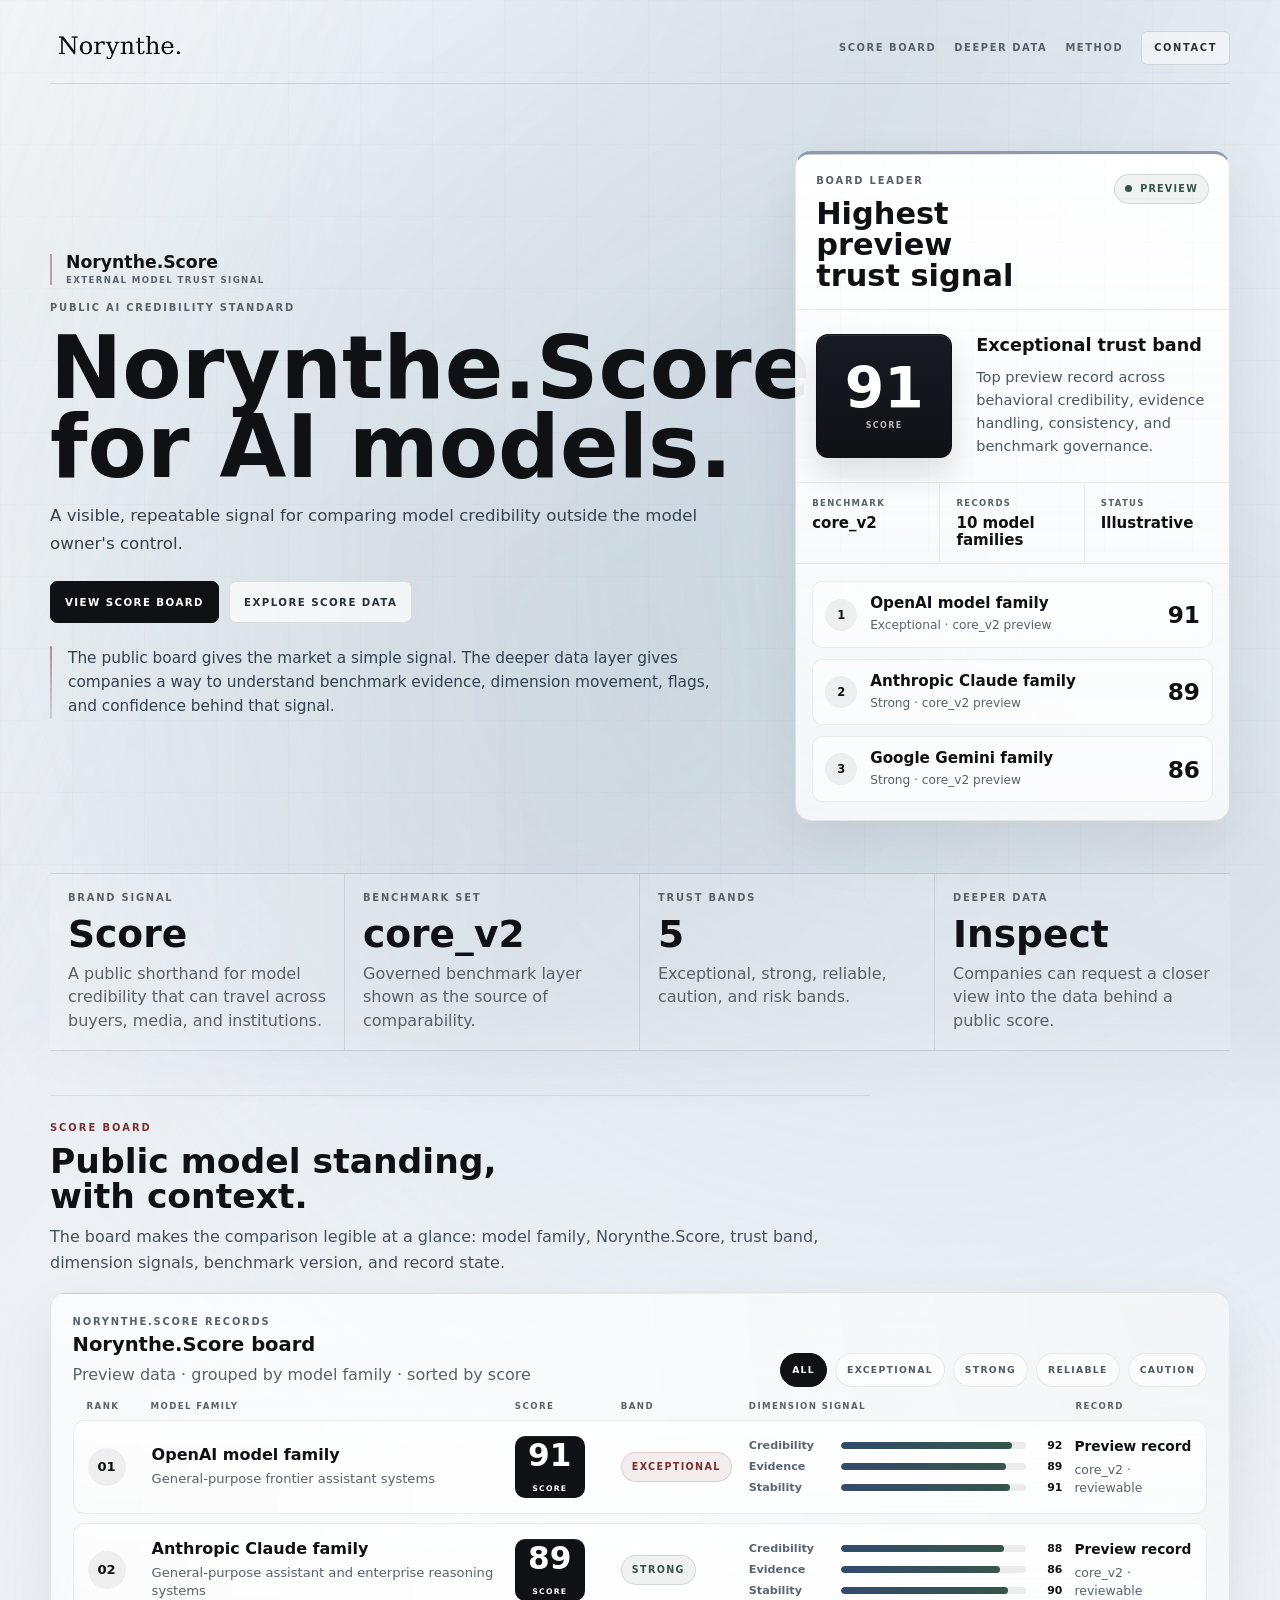
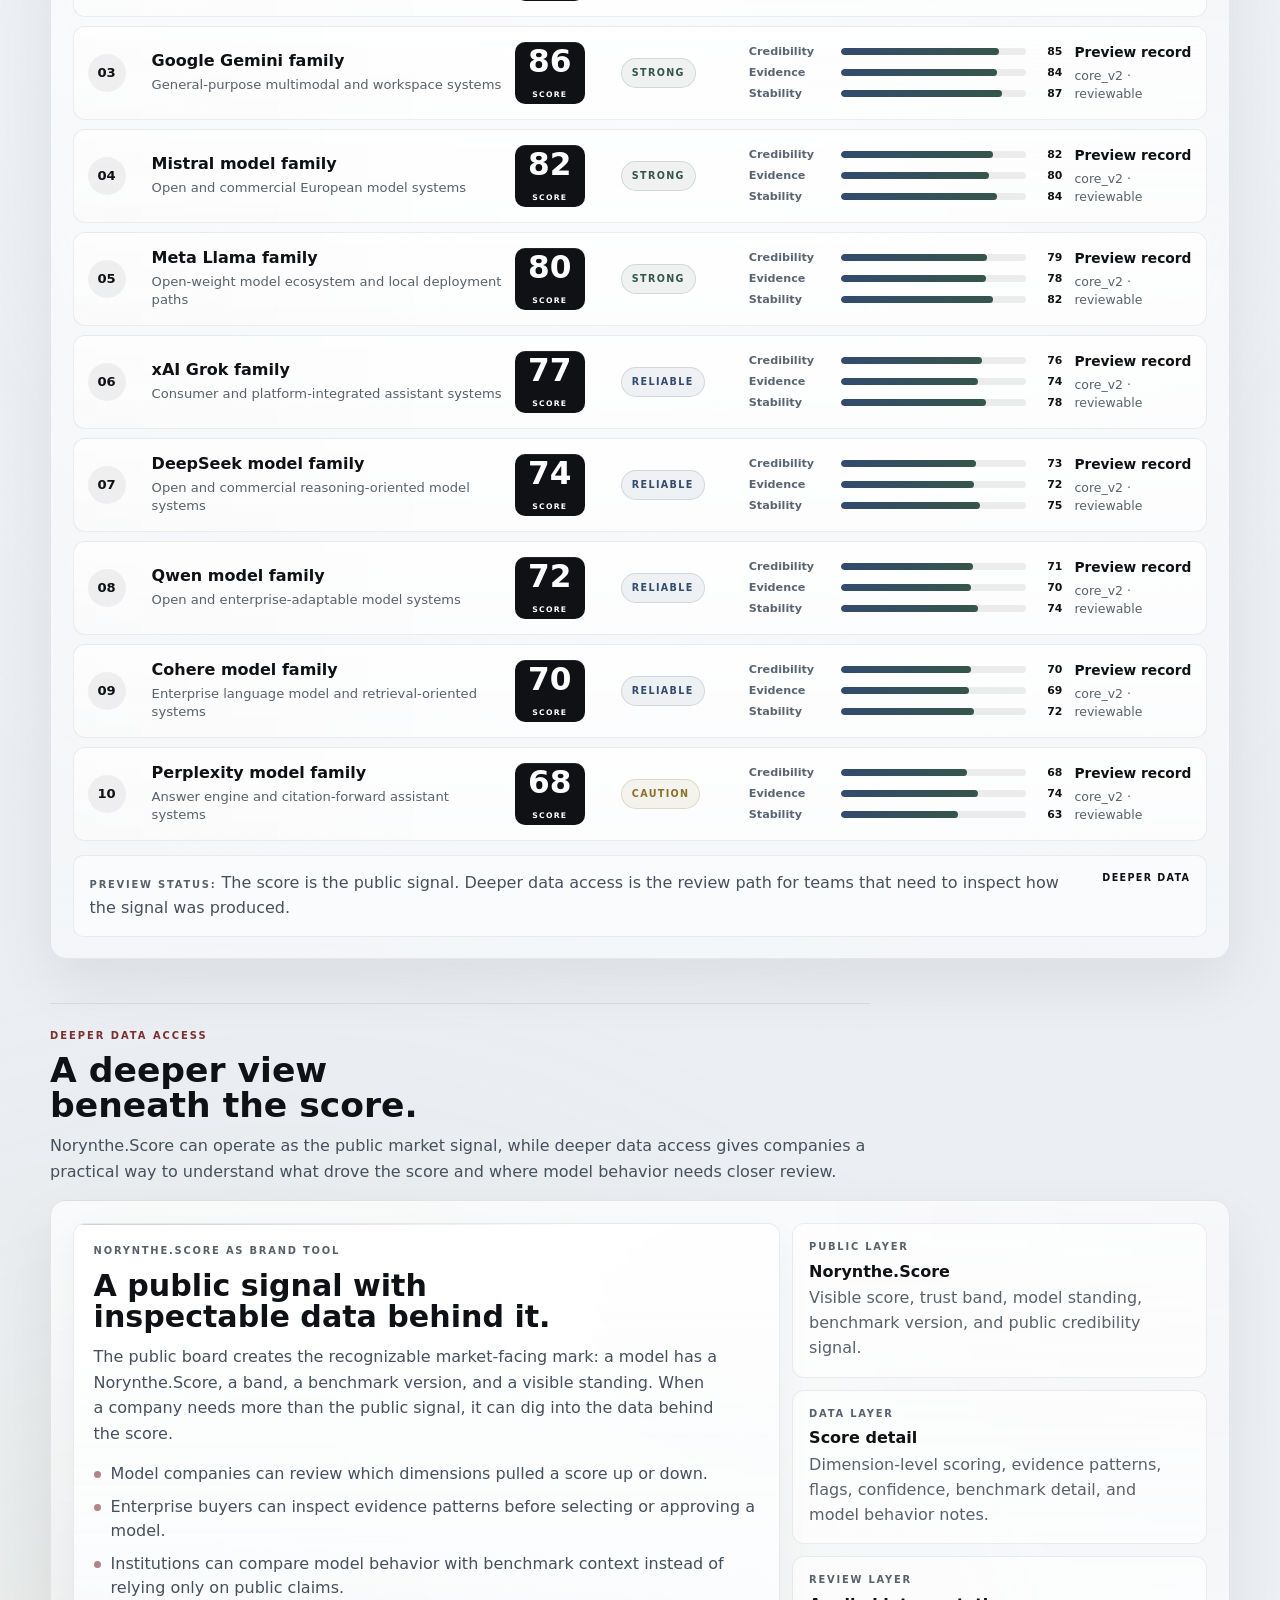
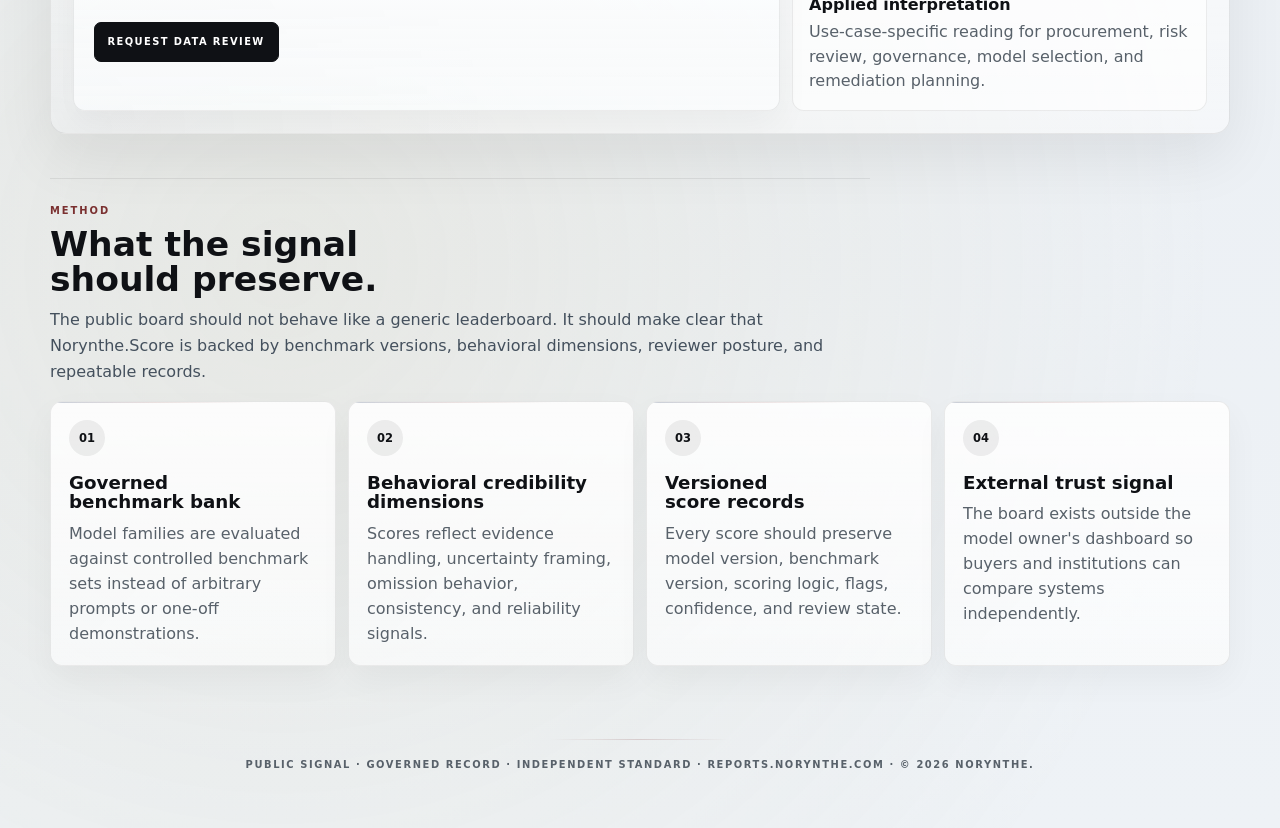
==== index.html @ 20b3129d "Update index.html" ====
<!DOCTYPE html>
<html lang="en">
<head>
  <meta charset="utf-8">
  <meta name="viewport" content="width=device-width, initial-scale=1">
  <title>Norynthe.Score | Public AI Model Trust Signal</title>
  <meta
    name="description"
    content="Norynthe.Score is a public AI model trust signal backed by independent evaluation records, trust bands, benchmark evidence, and deeper assessment data access."
  >
  <meta property="og:title" content="Norynthe.Score">
  <meta
    property="og:description"
    content="A public AI model trust signal backed by independent evaluation records, trust bands, benchmark evidence, and deeper assessment data."
  >
  <meta property="og:type" content="website">
  <meta property="og:site_name" content="Norynthe.">
  <link rel="icon" type="image/png" href="/favicon.png">
  <link rel="apple-touch-icon" href="/favicon.png">
  <style>
    :root {
      --mist: #e9edf2;
      --mist-2: #f3f6f8;
      --ink: #0f1115;
      --body: #36414e;
      --muted: #58616a;
      --muted-2: #717b86;
      --line: rgba(15, 17, 21, 0.09);
      --line-strong: rgba(15, 17, 21, 0.14);
      --paper: rgba(255, 255, 255, 0.74);
      --paper-strong: rgba(255, 255, 255, 0.92);
      --signal: #7a3030;
      --pine: #36554a;
      --slate: #334b6e;
      --gold: #8a6f2d;
      --shadow: 0 24px 60px rgba(15, 17, 21, 0.07);
      --shadow-soft: 0 14px 34px rgba(15, 17, 21, 0.045);
      --max: 1180px;
    }

    * {
      box-sizing: border-box;
    }

    html {
      min-height: 100%;
      background: var(--mist);
      scroll-behavior: smooth;
    }

    body {
      margin: 0;
      min-height: 100vh;
      color: var(--ink);
      font-family: Inter, ui-sans-serif, system-ui, -apple-system, BlinkMacSystemFont, "Segoe UI", sans-serif;
      background:
        radial-gradient(circle at 72% 14%, rgba(143, 177, 203, 0.22), transparent 30%),
        radial-gradient(circle at 22% 86%, rgba(184, 167, 106, 0.12), transparent 26%),
        radial-gradient(circle at 50% 42%, rgba(255, 255, 255, 0.38), transparent 40%),
        linear-gradient(180deg, #eff3f6 0%, var(--mist) 46%, #eef2f6 100%);
      overflow-x: hidden;
      isolation: isolate;
    }

    body::before {
      content: "";
      position: fixed;
      inset: 0;
      pointer-events: none;
      background-image:
        linear-gradient(rgba(15, 17, 21, 0.018) 1px, transparent 1px),
        linear-gradient(90deg, rgba(15, 17, 21, 0.018) 1px, transparent 1px);
      background-size: 72px 72px;
      opacity: 0.72;
      z-index: -2;
    }

    body::after {
      content: "";
      position: fixed;
      inset: -18% -14%;
      pointer-events: none;
      background:
        linear-gradient(112deg, rgba(255, 255, 255, 0.62) 0%, transparent 30%, rgba(37, 63, 99, 0.074) 54%, transparent 75%),
        linear-gradient(28deg, transparent 0%, rgba(49, 85, 77, 0.052) 40%, transparent 68%);
      filter: blur(34px);
      opacity: 0.82;
      animation: atmosphericShift 54s ease-in-out infinite alternate;
      z-index: -1;
    }

    a {
      color: inherit;
      text-decoration: none;
    }

    img {
      display: block;
      max-width: 100%;
    }

    button {
      font: inherit;
    }

    .page {
      min-height: 100vh;
      padding: 30px 0 54px;
    }

    .container {
      width: min(calc(100% - 52px), var(--max));
      margin: 0 auto;
    }

    .topline {
      display: flex;
      align-items: center;
      justify-content: space-between;
      gap: 22px;
      min-height: 54px;
      padding-bottom: 18px;
      border-bottom: 1px solid rgba(15, 17, 21, 0.1);
    }

    .brand {
      display: inline-flex;
      align-items: center;
      width: 140px;
      max-width: 28vw;
      min-width: 140px;
      line-height: 0;
    }

    .brand img {
      width: 100%;
      height: auto;
    }

    .brand-fallback {
      color: var(--ink);
      font-size: 1.55rem;
      font-weight: 700;
      line-height: 1;
    }

    .nav {
      display: flex;
      flex-wrap: wrap;
      align-items: center;
      justify-content: flex-end;
      gap: 18px;
      color: #53606c;
      font-size: 0.62rem;
      font-weight: 760;
      letter-spacing: 0.16em;
      line-height: 1.2;
      text-transform: uppercase;
    }

    .nav a {
      transition: color 180ms ease;
    }

    .nav a:hover {
      color: var(--ink);
    }

    .nav .contact {
      display: inline-flex;
      align-items: center;
      min-height: 34px;
      padding: 0 12px;
      border: 1px solid rgba(15, 17, 21, 0.13);
      border-radius: 6px;
      background: rgba(255, 255, 255, 0.48);
      color: #27313b;
      transition: border-color 180ms ease, background 180ms ease;
    }

    .nav .contact:hover {
      border-color: rgba(15, 17, 21, 0.22);
      background: rgba(255, 255, 255, 0.72);
    }

    .hero {
      display: grid;
      grid-template-columns: minmax(0, 0.98fr) minmax(390px, 0.64fr);
      gap: clamp(2.8rem, 6.2vw, 5.2rem);
      align-items: center;
      padding: clamp(2.4rem, 5.2vw, 4.25rem) 0 2.1rem;
    }

    .eyebrow,
    .section-label,
    .metric-label,
    .rank-label,
    .cell-label,
    .chip,
    .board-kicker,
    .score-card-kicker,
    .note-label {
      color: var(--muted);
      font-size: 0.62rem;
      font-weight: 760;
      letter-spacing: 0.18em;
      line-height: 1.35;
      text-transform: uppercase;
    }

    .hero-copy {
      display: grid;
      gap: 0.96rem;
      max-width: 760px;
    }

    .score-brand-mark {
      display: inline-grid;
      width: max-content;
      max-width: 100%;
      gap: 4px;
      padding: 0 0 0 14px;
      border-left: 2px solid rgba(122, 48, 48, 0.42);
    }

    .score-brand-mark span {
      color: var(--ink);
      font-size: 1.08rem;
      font-weight: 780;
      line-height: 1;
      letter-spacing: 0;
    }

    .score-brand-mark em {
      color: var(--muted);
      font-size: 0.54rem;
      font-style: normal;
      font-weight: 800;
      letter-spacing: 0.16em;
      line-height: 1.2;
      text-transform: uppercase;
    }

    h1 {
      margin: 0;
      max-width: 11.4ch;
      font-size: clamp(3.32rem, 6.75vw, 6.05rem);
      font-weight: 760;
      letter-spacing: 0;
      line-height: 0.91;
      text-wrap: balance;
    }

    .hero-copy p {
      margin: 0;
      max-width: 48rem;
      color: var(--body);
      font-size: 1.04rem;
      line-height: 1.66;
      text-wrap: pretty;
    }

    .hero-actions {
      display: flex;
      flex-wrap: wrap;
      gap: 10px;
      margin-top: 0.55rem;
    }

    .button {
      display: inline-flex;
      align-items: center;
      justify-content: center;
      min-height: 42px;
      padding: 0 14px;
      border: 1px solid rgba(15, 17, 21, 0.11);
      border-radius: 7px;
      background: rgba(255, 255, 255, 0.7);
      color: #27313b;
      font-size: 0.64rem;
      font-weight: 760;
      letter-spacing: 0.14em;
      text-transform: uppercase;
      transition: transform 180ms ease, box-shadow 180ms ease, background 180ms ease;
    }

    .button.primary {
      border-color: #0f1115;
      background: #0f1115;
      color: #fff;
    }

    .button:hover {
      transform: translateY(-1px);
      box-shadow: 0 12px 22px rgba(15, 17, 21, 0.08);
    }

    .hero-claim {
      display: grid;
      grid-template-columns: 2px 1fr;
      gap: 16px;
      align-items: start;
      max-width: 45rem;
      margin-top: 0.45rem;
    }

    .hero-claim::before {
      content: "";
      width: 2px;
      height: 100%;
      min-height: 54px;
      border-radius: 999px;
      background: linear-gradient(180deg, rgba(122, 48, 48, 0.5), rgba(51, 75, 110, 0.16));
    }

    .hero-claim p {
      color: #314151;
      font-size: 0.96rem;
      line-height: 1.58;
    }

    .score-card {
      position: relative;
      padding: 0;
      border: 1px solid rgba(15, 17, 21, 0.105);
      border-top: 3px solid rgba(51, 75, 110, 0.54);
      border-radius: 16px;
      background:
        linear-gradient(180deg, rgba(255, 255, 255, 0.98), rgba(250, 252, 253, 0.84)),
        radial-gradient(circle at top right, rgba(51, 75, 110, 0.08), transparent 34%);
      box-shadow: var(--shadow);
      overflow: hidden;
    }

    .score-card::after {
      content: "";
      position: absolute;
      inset: 0;
      pointer-events: none;
      background-image:
        linear-gradient(rgba(15, 17, 21, 0.022) 1px, transparent 1px),
        linear-gradient(90deg, rgba(15, 17, 21, 0.018) 1px, transparent 1px);
      background-size: 44px 44px;
      opacity: 0.5;
      mask-image: linear-gradient(180deg, black, rgba(0, 0, 0, 0.76) 56%, transparent 100%);
      z-index: 0;
    }

    .score-card > * {
      position: relative;
      z-index: 1;
    }

    .score-card::before,
    .summary-card::before,
    .board-shell::before,
    .method-card::before,
    .commercial-card::before {
      content: "";
      position: absolute;
      inset: 0 0 auto;
      height: 1px;
      background: linear-gradient(90deg, rgba(51, 75, 110, 0.26), rgba(122, 48, 48, 0.14), transparent 72%);
      z-index: 2;
    }

    .score-card-top {
      display: grid;
      grid-template-columns: minmax(0, 1fr) auto;
      gap: 22px;
      align-items: start;
      padding: 20px 20px 18px;
      border-bottom: 1px solid rgba(15, 17, 21, 0.075);
    }

    .score-card h2 {
      margin: 0.68rem 0 0;
      max-width: 13.5ch;
      font-size: clamp(1.42rem, 2.45vw, 1.9rem);
      font-weight: 760;
      letter-spacing: 0;
      line-height: 1.02;
      text-wrap: balance;
    }

    .record-state {
      display: inline-flex;
      align-items: center;
      justify-self: end;
      gap: 8px;
      min-height: 30px;
      padding: 0 10px;
      border: 1px solid rgba(54, 85, 74, 0.18);
      border-radius: 999px;
      background: rgba(54, 85, 74, 0.07);
      color: var(--pine);
      font-size: 0.6rem;
      font-weight: 800;
      letter-spacing: 0.13em;
      text-transform: uppercase;
      white-space: nowrap;
    }

    .record-state::before {
      content: "";
      width: 7px;
      height: 7px;
      border-radius: 999px;
      background: var(--pine);
    }

    .score-card-main {
      display: grid;
      grid-template-columns: 136px minmax(0, 1fr);
      gap: 24px;
      align-items: center;
      padding: 24px 20px;
      border-bottom: 1px solid rgba(15, 17, 21, 0.075);
    }

    .score-ring {
      display: grid;
      place-items: center;
      width: 136px;
      min-height: 124px;
      border: 1px solid rgba(15, 17, 21, 0.92);
      border-radius: 12px;
      background:
        linear-gradient(180deg, #171b22, #0f1115),
        radial-gradient(circle at top right, rgba(255, 255, 255, 0.08), transparent 40%);
      box-shadow:
        inset 0 1px 0 rgba(255, 255, 255, 0.1),
        0 16px 30px rgba(15, 17, 21, 0.12);
    }

    .score-ring-inner {
      display: grid;
      place-items: center;
      width: 100%;
      min-height: 100%;
      padding: 16px 12px;
      border-radius: inherit;
      background: transparent;
    }

    .score-ring-inner > div {
      text-align: center;
    }

    .score-ring strong {
      display: block;
      color: #fff;
      font-size: 3.55rem;
      font-weight: 780;
      line-height: 0.9;
    }

    .score-ring span {
      display: block;
      margin-top: 7px;
      color: rgba(255, 255, 255, 0.7);
      font-size: 0.5rem;
      font-weight: 820;
      letter-spacing: 0.17em;
      text-transform: uppercase;
    }

    .score-card-main h3 {
      margin: 0 0 10px;
      color: var(--ink);
      font-size: 1.1rem;
      font-weight: 760;
      line-height: 1.08;
    }

    .score-card-main p {
      margin: 0;
      color: #4a5662;
      font-size: 0.91rem;
      line-height: 1.58;
    }

    .score-card-meta {
      display: grid;
      grid-template-columns: repeat(3, minmax(0, 1fr));
      gap: 0;
      border-bottom: 1px solid rgba(15, 17, 21, 0.075);
    }

    .score-card-meta div {
      min-height: 78px;
      padding: 15px 16px;
      border-right: 1px solid rgba(15, 17, 21, 0.065);
    }

    .score-card-meta div:last-child {
      border-right: 0;
    }

    .score-card-meta span {
      display: block;
      color: var(--muted);
      font-size: 0.53rem;
      font-weight: 790;
      letter-spacing: 0.16em;
      text-transform: uppercase;
    }

    .score-card-meta strong {
      display: block;
      margin-top: 7px;
      color: var(--ink);
      font-size: 0.94rem;
      line-height: 1.1;
    }

    .top-three {
      display: grid;
      gap: 11px;
      padding: 17px 16px 18px;
    }

    .top-rank {
      display: grid;
      grid-template-columns: auto 1fr auto;
      gap: 13px;
      align-items: center;
      padding: 13px 12px;
      border: 1px solid rgba(15, 17, 21, 0.07);
      border-radius: 10px;
      background: rgba(255, 255, 255, 0.58);
    }

    .rank-dot {
      display: grid;
      place-items: center;
      width: 32px;
      height: 32px;
      border-radius: 999px;
      background: rgba(15, 17, 21, 0.06);
      color: var(--ink);
      font-size: 0.72rem;
      font-weight: 820;
    }

    .top-rank strong {
      display: block;
      font-size: 0.95rem;
      line-height: 1.18;
    }

    .top-rank span {
      display: block;
      margin-top: 4px;
      color: var(--muted);
      font-size: 0.76rem;
      line-height: 1.35;
    }

    .top-score {
      color: var(--ink);
      font-size: 1.45rem;
      font-weight: 780;
      line-height: 1;
    }

    .summary-grid {
      display: grid;
      grid-template-columns: repeat(4, minmax(0, 1fr));
      gap: 0;
      margin-top: 1.15rem;
      border-top: 1px solid rgba(15, 17, 21, 0.1);
      border-bottom: 1px solid rgba(15, 17, 21, 0.1);
    }

    .summary-card {
      position: relative;
      min-height: 106px;
      padding: 17px 18px;
      border-right: 1px solid rgba(15, 17, 21, 0.1);
      background: rgba(255, 255, 255, 0.16);
      overflow: hidden;
    }

    .summary-card:last-child {
      border-right: 0;
    }

    .summary-card::before {
      display: none;
    }

    .summary-value {
      display: block;
      margin-top: 0.75rem;
      color: var(--ink);
      font-size: clamp(1.65rem, 3.25vw, 2.35rem);
      font-weight: 780;
      line-height: 0.92;
    }

    .summary-card p {
      margin: 0.65rem 0 0;
      color: var(--muted);
      line-height: 1.48;
    }

    .section {
      padding-top: 2.75rem;
    }

    .section-head {
      display: grid;
      gap: 0.64rem;
      align-items: start;
      margin-bottom: 1rem;
      padding-top: 1.55rem;
      border-top: 1px solid rgba(15, 17, 21, 0.075);
      max-width: 820px;
    }

    .section-label {
      padding-top: 0;
      color: var(--signal);
      font-weight: 800;
      letter-spacing: 0.2em;
      text-align: left;
    }

    .section-copy {
      display: grid;
      gap: 0.6rem;
      max-width: 100%;
      text-align: left;
    }

    .section-copy h2 {
      margin: 0;
      max-width: 26ch;
      font-size: clamp(1.58rem, 2.7vw, 2.38rem);
      font-weight: 760;
      letter-spacing: 0;
      line-height: 1.02;
      text-wrap: balance;
    }

    .section-copy p {
      margin: 0;
      color: #44505d;
      max-width: 62rem;
      line-height: 1.62;
      text-wrap: pretty;
    }

    .board-shell {
      position: relative;
      padding: clamp(1rem, 2.2vw, 1.35rem);
      border: 1px solid rgba(15, 17, 21, 0.08);
      border-radius: 16px;
      background:
        linear-gradient(180deg, rgba(255, 255, 255, 0.68), rgba(255, 255, 255, 0.44)),
        radial-gradient(circle at top right, rgba(51, 75, 110, 0.08), transparent 36%);
      box-shadow: var(--shadow);
      overflow: hidden;
    }

    .board-toolbar {
      display: grid;
      grid-template-columns: minmax(0, 1fr) auto;
      gap: 14px;
      align-items: end;
      margin-bottom: 14px;
    }

    .board-title {
      display: grid;
      gap: 0.45rem;
    }

    .board-title h3 {
      margin: 0;
      font-size: 1.22rem;
      font-weight: 760;
      line-height: 1.05;
    }

    .board-title p {
      margin: 0;
      color: var(--muted);
      line-height: 1.5;
    }

    .filters {
      display: flex;
      flex-wrap: wrap;
      justify-content: flex-end;
      gap: 8px;
    }

    .filter-button {
      min-height: 34px;
      padding: 0 11px;
      border: 1px solid rgba(15, 17, 21, 0.08);
      border-radius: 999px;
      background: rgba(255, 255, 255, 0.62);
      color: #4d5964;
      font-size: 0.58rem;
      font-weight: 800;
      letter-spacing: 0.14em;
      text-transform: uppercase;
      cursor: pointer;
      transition: border-color 160ms ease, background 160ms ease, color 160ms ease;
    }

    .filter-button.is-active {
      border-color: #0f1115;
      background: #0f1115;
      color: #fff;
    }

    .board-head,
    .score-row {
      display: grid;
      grid-template-columns: 52px minmax(190px, 1.12fr) 94px 116px minmax(210px, 1fr) 118px;
      gap: 12px;
      align-items: center;
    }

    .board-head {
      padding: 0 14px 9px;
      color: var(--muted);
      font-size: 0.54rem;
      font-weight: 800;
      letter-spacing: 0.16em;
      text-transform: uppercase;
    }

    .score-table {
      display: grid;
      gap: 9px;
    }

    .score-row {
      min-height: 94px;
      padding: 14px;
      border: 1px solid rgba(15, 17, 21, 0.075);
      border-radius: 12px;
      background:
        linear-gradient(180deg, rgba(255, 255, 255, 0.86), rgba(255, 255, 255, 0.66)),
        linear-gradient(90deg, rgba(122, 48, 48, 0.035), transparent 36%);
      transition: border-color 180ms ease, box-shadow 180ms ease, transform 180ms ease;
    }

    .score-row:hover {
      transform: translateY(-1px);
      border-color: rgba(51, 75, 110, 0.15);
      box-shadow: 0 12px 26px rgba(15, 17, 21, 0.045);
    }

    .rank {
      display: grid;
      place-items: center;
      width: 38px;
      height: 38px;
      border-radius: 999px;
      background: rgba(15, 17, 21, 0.055);
      color: var(--ink);
      font-size: 0.82rem;
      font-weight: 820;
    }

    .model-name strong {
      display: block;
      color: var(--ink);
      font-size: 1rem;
      line-height: 1.16;
    }

    .model-name span {
      display: block;
      margin-top: 5px;
      color: var(--muted);
      font-size: 0.82rem;
      line-height: 1.38;
    }

    .score-badge {
      display: inline-grid;
      place-items: center;
      width: 70px;
      min-height: 62px;
      border-radius: 10px;
      background: #0f1115;
      color: #fff;
      box-shadow: inset 0 1px 0 rgba(255, 255, 255, 0.08);
    }

    .score-badge strong {
      display: block;
      font-size: 1.95rem;
      font-weight: 780;
      line-height: 0.9;
    }

    .score-badge span {
      margin-top: 5px;
      font-size: 0.48rem;
      font-weight: 800;
      letter-spacing: 0.16em;
      text-transform: uppercase;
    }

    .band {
      display: inline-flex;
      align-items: center;
      width: max-content;
      min-height: 30px;
      padding: 0 10px;
      border: 1px solid rgba(54, 85, 74, 0.16);
      border-radius: 999px;
      background: rgba(54, 85, 74, 0.07);
      color: var(--pine);
      font-size: 0.6rem;
      font-weight: 800;
      letter-spacing: 0.14em;
      text-transform: uppercase;
      white-space: nowrap;
    }

    .band.exceptional {
      border-color: rgba(122, 48, 48, 0.18);
      background: rgba(122, 48, 48, 0.08);
      color: var(--signal);
    }

    .band.reliable {
      border-color: rgba(51, 75, 110, 0.16);
      background: rgba(51, 75, 110, 0.07);
      color: var(--slate);
    }

    .band.caution {
      border-color: rgba(138, 111, 45, 0.2);
      background: rgba(138, 111, 45, 0.08);
      color: var(--gold);
    }

    .dimension-bars {
      display: grid;
      gap: 8px;
    }

    .bar-row {
      display: grid;
      grid-template-columns: 84px 1fr 28px;
      gap: 8px;
      align-items: center;
    }

    .bar-row span {
      color: #596571;
      font-size: 0.7rem;
      font-weight: 720;
      line-height: 1;
    }

    .bar-row em {
      color: var(--ink);
      font-size: 0.68rem;
      font-style: normal;
      font-weight: 760;
      text-align: right;
    }

    .bar {
      height: 7px;
      border-radius: 999px;
      background: rgba(15, 17, 21, 0.075);
      overflow: hidden;
    }

    .bar i {
      display: block;
      height: 100%;
      border-radius: inherit;
      background: linear-gradient(90deg, var(--slate), var(--pine));
    }

    .record-status {
      color: var(--muted);
      font-size: 0.78rem;
      line-height: 1.42;
    }

    .record-status strong {
      display: block;
      margin-bottom: 4px;
      color: var(--ink);
      font-size: 0.86rem;
    }

    .board-footnote {
      display: flex;
      justify-content: space-between;
      gap: 18px;
      margin-top: 14px;
      padding: 15px 16px;
      border: 1px solid rgba(15, 17, 21, 0.07);
      border-radius: 10px;
      background: rgba(255, 255, 255, 0.54);
      color: #44505d;
      line-height: 1.55;
    }

    .board-footnote p {
      margin: 0;
      max-width: 62rem;
    }

    .record-link {
      color: var(--ink);
      font-size: 0.6rem;
      font-weight: 800;
      letter-spacing: 0.14em;
      text-transform: uppercase;
      white-space: nowrap;
    }

    .commercial-shell {
      position: relative;
      display: grid;
      grid-template-columns: minmax(0, 0.92fr) minmax(320px, 0.54fr);
      gap: 12px;
      padding: clamp(1rem, 2.2vw, 1.35rem);
      border: 1px solid rgba(15, 17, 21, 0.08);
      border-radius: 16px;
      background:
        linear-gradient(180deg, rgba(255, 255, 255, 0.7), rgba(255, 255, 255, 0.46)),
        radial-gradient(circle at top right, rgba(122, 48, 48, 0.055), transparent 34%),
        radial-gradient(circle at bottom left, rgba(51, 75, 110, 0.07), transparent 34%);
      box-shadow: var(--shadow);
      overflow: hidden;
    }

    .commercial-card {
      position: relative;
      min-height: 246px;
      padding: 20px;
      border: 1px solid rgba(15, 17, 21, 0.08);
      border-radius: 12px;
      background:
        linear-gradient(180deg, rgba(255, 255, 255, 0.92), rgba(255, 255, 255, 0.68)),
        linear-gradient(135deg, rgba(51, 75, 110, 0.024), rgba(54, 85, 74, 0.02));
      box-shadow: var(--shadow-soft);
      overflow: hidden;
    }

    .commercial-card h3 {
      margin: 0.78rem 0 0.72rem;
      max-width: 24ch;
      color: var(--ink);
      font-size: clamp(1.42rem, 2.35vw, 2rem);
      font-weight: 760;
      line-height: 1.04;
      text-wrap: balance;
    }

    .commercial-card p {
      margin: 0;
      color: #44505d;
      line-height: 1.6;
      text-wrap: pretty;
    }

    .commercial-card.feature {
      min-height: 100%;
      background:
        linear-gradient(180deg, rgba(255, 255, 255, 0.96), rgba(250, 252, 253, 0.76)),
        radial-gradient(circle at top right, rgba(122, 48, 48, 0.075), transparent 36%);
    }

    .commercial-list {
      display: grid;
      gap: 9px;
      margin: 1rem 0 0;
      padding: 0;
      list-style: none;
    }

    .commercial-list li {
      display: grid;
      grid-template-columns: auto 1fr;
      gap: 10px;
      color: #44505d;
      line-height: 1.5;
    }

    .commercial-list li::before {
      content: "";
      width: 7px;
      height: 7px;
      margin-top: 0.55rem;
      border-radius: 999px;
      background: rgba(122, 48, 48, 0.58);
    }

    .commercial-side {
      display: grid;
      gap: 12px;
    }

    .commercial-step {
      padding: 16px;
      border: 1px solid rgba(15, 17, 21, 0.075);
      border-radius: 12px;
      background: rgba(255, 255, 255, 0.64);
    }

    .commercial-step strong {
      display: block;
      margin: 0.58rem 0 0.38rem;
      color: var(--ink);
      font-size: 1rem;
      line-height: 1.1;
    }

    .commercial-step p {
      margin: 0;
      color: var(--muted);
      line-height: 1.55;
    }

    .commercial-cta {
      display: inline-flex;
      align-items: center;
      justify-content: center;
      width: max-content;
      min-height: 40px;
      margin-top: 1.35rem;
      padding: 0 13px;
      border: 1px solid #0f1115;
      border-radius: 7px;
      background: #0f1115;
      color: #fff;
      font-size: 0.62rem;
      font-weight: 760;
      letter-spacing: 0.14em;
      text-transform: uppercase;
    }

    .method-grid {
      display: grid;
      grid-template-columns: repeat(4, minmax(0, 1fr));
      gap: 12px;
    }

    .method-card {
      position: relative;
      min-height: 196px;
      padding: 18px;
      border: 1px solid rgba(15, 17, 21, 0.08);
      border-radius: 12px;
      background:
        linear-gradient(180deg, rgba(255, 255, 255, 0.9), rgba(255, 255, 255, 0.68)),
        linear-gradient(135deg, rgba(51, 75, 110, 0.024), rgba(54, 85, 74, 0.02));
      box-shadow: var(--shadow-soft);
      overflow: hidden;
    }

    .method-index {
      display: grid;
      place-items: center;
      width: 36px;
      height: 36px;
      border-radius: 999px;
      background: rgba(15, 17, 21, 0.065);
      color: var(--ink);
      font-size: 0.72rem;
      font-weight: 820;
    }

    .method-card h3 {
      margin: 1.05rem 0 0.62rem;
      color: var(--ink);
      font-size: 1.14rem;
      font-weight: 760;
      line-height: 1.08;
      text-wrap: balance;
    }

    .method-card p {
      margin: 0;
      color: var(--muted);
      line-height: 1.56;
    }

    .footer {
      margin-top: 4.6rem;
      text-align: center;
      color: var(--muted);
      font-size: 0.62rem;
      font-weight: 650;
      letter-spacing: 0.16em;
      line-height: 1.8;
      text-transform: uppercase;
    }

    .footer::before {
      content: "";
      display: block;
      width: min(22vw, 180px);
      height: 1px;
      margin: 0 auto 1rem;
      background: linear-gradient(90deg, transparent, rgba(122, 48, 48, 0.18), transparent);
    }

    @keyframes atmosphericShift {
      from {
        transform: translate3d(4%, -2%, 0) scale(1.03);
      }

      to {
        transform: translate3d(-5%, 3%, 0) scale(1.11);
      }
    }

    @media (max-width: 1120px) {
      .hero,
      .method-grid {
        grid-template-columns: 1fr;
      }

      .score-card {
        max-width: 720px;
      }

      .summary-grid {
        grid-template-columns: repeat(2, minmax(0, 1fr));
      }

      .summary-card:nth-child(2n) {
        border-right: 0;
      }

      .summary-card:nth-child(n + 3) {
        border-top: 1px solid rgba(15, 17, 21, 0.1);
      }

      .section-head,
      .board-toolbar,
      .commercial-shell {
        grid-template-columns: 1fr;
      }

      .filters {
        justify-content: flex-start;
      }

      .board-head {
        display: none;
      }

      .score-row {
        grid-template-columns: 48px minmax(210px, 1fr) 100px 132px;
      }

      .dimension-cell,
      .status-cell {
        grid-column: 2 / -1;
      }
    }

    @media (max-width: 720px) {
      .page {
        padding-top: 22px;
      }

      .container {
        width: min(calc(100% - 30px), var(--max));
      }

      .topline {
        align-items: flex-start;
        gap: 14px;
      }

      .nav {
        justify-content: flex-end;
        gap: 10px 14px;
      }

      .hero {
        gap: 2rem;
        padding-top: 2.25rem;
      }

      h1 {
        font-size: clamp(2.85rem, 14vw, 4.45rem);
      }

      .hero-copy p {
        font-size: 0.98rem;
      }

      .hero-actions {
        display: grid;
        grid-template-columns: 1fr;
      }

      .score-card-main,
      .score-card-meta,
      .summary-grid,
      .score-row {
        grid-template-columns: 1fr;
      }

      .summary-card {
        border-right: 0;
      }

      .summary-card:nth-child(n + 2) {
        border-top: 1px solid rgba(15, 17, 21, 0.1);
      }

      .score-card-top {
        grid-template-columns: 1fr;
        gap: 12px;
      }

      .record-state {
        justify-self: start;
      }

      .score-ring {
        width: 124px;
      }

      .score-card-meta div {
        border-right: 0;
        border-bottom: 1px solid rgba(15, 17, 21, 0.065);
      }

      .score-card-meta div:last-child {
        border-bottom: 0;
      }

      .score-row {
        min-height: auto;
      }

      .dimension-cell,
      .status-cell {
        grid-column: auto;
      }

      .score-badge {
        width: 100%;
        min-height: 58px;
        justify-content: start;
        padding-left: 14px;
      }

      .bar-row {
        grid-template-columns: 88px 1fr 28px;
      }

      .board-footnote {
        display: grid;
      }
    }

    @media (prefers-reduced-motion: reduce) {
      body::after {
        animation: none;
      }

      *,
      *::before,
      *::after {
        scroll-behavior: auto !important;
      }
    }
  </style>
</head>
<body>
  <main class="page">
    <div class="container">
      <header class="topline" aria-label="Norynthe.Score Board header">
        <a class="brand" href="/" aria-label="Norynthe.Score Board home">
          <img
            src="/Norynthe_master.png"
            alt="Norynthe."
            loading="eager"
            decoding="async"
            onerror="this.replaceWith(Object.assign(document.createElement('span'), { className: 'brand-fallback', textContent: 'Norynthe.' }));"
          >
        </a>
        <nav class="nav" aria-label="Score board navigation">
          <a href="#score-board">Score Board</a>
          <a href="#deeper-data">Deeper Data</a>
          <a href="#method">Method</a>
          <a class="contact" href="mailto:hello@norynthe.com">Contact</a>
        </nav>
      </header>

      <section class="hero" aria-labelledby="score-board-title">
        <div class="hero-copy">
          <div class="score-brand-mark">
            <span>Norynthe.Score</span>
            <em>External model trust signal</em>
          </div>
          <div class="eyebrow">Public AI credibility standard</div>
          <h1 id="score-board-title">Norynthe.Score for AI models.</h1>
          <p>
            A visible, repeatable signal for comparing model credibility outside the model owner's control.
          </p>
          <div class="hero-actions">
            <a class="button primary" href="#score-board">View score board</a>
            <a class="button" href="#deeper-data">Explore score data</a>
          </div>
          <div class="hero-claim">
            <p>
              The public board gives the market a simple signal. The deeper data layer gives companies a way to understand
              benchmark evidence, dimension movement, flags, and confidence behind that signal.
            </p>
          </div>
        </div>

        <aside class="score-card" aria-label="Current Norynthe.Score leader preview">
          <div class="score-card-top">
            <div>
              <div class="score-card-kicker">Board leader</div>
              <h2>Highest preview trust signal</h2>
            </div>
            <span class="record-state">Preview</span>
          </div>
          <div class="score-card-main">
            <div class="score-ring" aria-label="Top score 91">
              <div class="score-ring-inner">
                <div>
                  <strong>91</strong>
                  <span>Score</span>
                </div>
              </div>
            </div>
            <div>
              <h3>Exceptional trust band</h3>
              <p>Top preview record across behavioral credibility, evidence handling, consistency, and benchmark governance.</p>
            </div>
          </div>
          <div class="score-card-meta" aria-label="Leader record metadata">
            <div>
              <span>Benchmark</span>
              <strong>core_v2</strong>
            </div>
            <div>
              <span>Records</span>
              <strong>10 model families</strong>
            </div>
            <div>
              <span>Status</span>
              <strong>Illustrative</strong>
            </div>
          </div>
          <div class="top-three">
            <div class="top-rank">
              <div class="rank-dot">1</div>
              <div>
                <strong>OpenAI model family</strong>
                <span>Exceptional · core_v2 preview</span>
              </div>
              <div class="top-score">91</div>
            </div>
            <div class="top-rank">
              <div class="rank-dot">2</div>
              <div>
                <strong>Anthropic Claude family</strong>
                <span>Strong · core_v2 preview</span>
              </div>
              <div class="top-score">89</div>
            </div>
            <div class="top-rank">
              <div class="rank-dot">3</div>
              <div>
                <strong>Google Gemini family</strong>
                <span>Strong · core_v2 preview</span>
              </div>
              <div class="top-score">86</div>
            </div>
          </div>
        </aside>
      </section>

      <section class="summary-grid" aria-label="Score board summary metrics">
        <article class="summary-card">
          <div class="metric-label">Brand signal</div>
          <span class="summary-value">Score</span>
          <p>A public shorthand for model credibility that can travel across buyers, media, and institutions.</p>
        </article>
        <article class="summary-card">
          <div class="metric-label">Benchmark set</div>
          <span class="summary-value">core_v2</span>
          <p>Governed benchmark layer shown as the source of comparability.</p>
        </article>
        <article class="summary-card">
          <div class="metric-label">Trust bands</div>
          <span class="summary-value">5</span>
          <p>Exceptional, strong, reliable, caution, and risk bands.</p>
        </article>
        <article class="summary-card">
          <div class="metric-label">Deeper data</div>
          <span class="summary-value">Inspect</span>
          <p>Companies can request a closer view into the data behind a public score.</p>
        </article>
      </section>

      <section class="section" id="score-board" aria-labelledby="board-heading">
        <div class="section-head">
          <div class="section-label">Score Board</div>
          <div class="section-copy">
            <h2 id="board-heading">Public model standing, with context.</h2>
            <p>
              The board makes the comparison legible at a glance: model family, Norynthe.Score, trust band,
              dimension signals, benchmark version, and record state.
            </p>
          </div>
        </div>

        <div class="board-shell">
          <div class="board-toolbar">
            <div class="board-title">
              <div class="board-kicker">Norynthe.Score records</div>
              <h3>Norynthe.Score board</h3>
              <p>Preview data · grouped by model family · sorted by score</p>
            </div>
            <div class="filters" aria-label="Score board filters">
              <button class="filter-button is-active" type="button" data-filter="all">All</button>
              <button class="filter-button" type="button" data-filter="exceptional">Exceptional</button>
              <button class="filter-button" type="button" data-filter="strong">Strong</button>
              <button class="filter-button" type="button" data-filter="reliable">Reliable</button>
              <button class="filter-button" type="button" data-filter="caution">Caution</button>
            </div>
          </div>

          <div class="board-head" aria-hidden="true">
            <div>Rank</div>
            <div>Model family</div>
            <div>Score</div>
            <div>Band</div>
            <div>Dimension signal</div>
            <div>Record</div>
          </div>

          <div class="score-table" aria-label="Norynthe.Score preview table" id="score-table"></div>

          <div class="board-footnote">
            <p>
              <span class="note-label">Preview status:</span>
              The score is the public signal. Deeper data access is the review path for teams that need to inspect how the signal was produced.
            </p>
            <a class="record-link" href="#deeper-data">Deeper data</a>
          </div>
        </div>
      </section>

      <section class="section" id="deeper-data" aria-labelledby="records-heading">
        <div class="section-head">
          <div class="section-label">Deeper Data Access</div>
          <div class="section-copy">
            <h2 id="records-heading">A deeper view beneath the score.</h2>
            <p>
              Norynthe.Score can operate as the public market signal, while deeper data access gives companies a practical way
              to understand what drove the score and where model behavior needs closer review.
            </p>
          </div>
        </div>

        <div class="commercial-shell">
          <article class="commercial-card feature">
            <div class="board-kicker">Norynthe.Score as brand tool</div>
            <h3>A public signal with inspectable data behind it.</h3>
            <p>
              The public board creates the recognizable market-facing mark: a model has a Norynthe.Score, a band, a benchmark version,
              and a visible standing. When a company needs more than the public signal, it can dig into the data behind the score.
            </p>
            <ul class="commercial-list">
              <li>Model companies can review which dimensions pulled a score up or down.</li>
              <li>Enterprise buyers can inspect evidence patterns before selecting or approving a model.</li>
              <li>Institutions can compare model behavior with benchmark context instead of relying only on public claims.</li>
            </ul>
            <a class="commercial-cta" href="mailto:hello@norynthe.com?subject=Norynthe.Score%20data%20review">Request data review</a>
          </article>

          <div class="commercial-side">
            <article class="commercial-step">
              <div class="board-kicker">Public layer</div>
              <strong>Norynthe.Score</strong>
              <p>Visible score, trust band, model standing, benchmark version, and public credibility signal.</p>
            </article>
            <article class="commercial-step">
              <div class="board-kicker">Data layer</div>
              <strong>Score detail</strong>
              <p>Dimension-level scoring, evidence patterns, flags, confidence, benchmark detail, and model behavior notes.</p>
            </article>
            <article class="commercial-step">
              <div class="board-kicker">Review layer</div>
              <strong>Applied interpretation</strong>
              <p>Use-case-specific reading for procurement, risk review, governance, model selection, and remediation planning.</p>
            </article>
          </div>
        </div>
      </section>

      <section class="section" id="method" aria-labelledby="method-heading">
        <div class="section-head">
          <div class="section-label">Method</div>
          <div class="section-copy">
            <h2 id="method-heading">What the signal should preserve.</h2>
            <p>
              The public board should not behave like a generic leaderboard. It should make clear that Norynthe.Score is backed by benchmark versions,
              behavioral dimensions, reviewer posture, and repeatable records.
            </p>
          </div>
        </div>
        <div class="method-grid">
          <article class="method-card">
            <div class="method-index">01</div>
            <h3>Governed benchmark bank</h3>
            <p>Model families are evaluated against controlled benchmark sets instead of arbitrary prompts or one-off demonstrations.</p>
          </article>
          <article class="method-card">
            <div class="method-index">02</div>
            <h3>Behavioral credibility dimensions</h3>
            <p>Scores reflect evidence handling, uncertainty framing, omission behavior, consistency, and reliability signals.</p>
          </article>
          <article class="method-card">
            <div class="method-index">03</div>
            <h3>Versioned score records</h3>
            <p>Every score should preserve model version, benchmark version, scoring logic, flags, confidence, and review state.</p>
          </article>
          <article class="method-card">
            <div class="method-index">04</div>
            <h3>External trust signal</h3>
            <p>The board exists outside the model owner's dashboard so buyers and institutions can compare systems independently.</p>
          </article>
        </div>
      </section>

      <footer class="footer">
        Public signal · Governed record · Independent standard · reports.norynthe.com · © 2026 Norynthe.
      </footer>
    </div>
  </main>

  <script>
    const models = [
      {
        rank: "01",
        family: "OpenAI model family",
        detail: "General-purpose frontier assistant systems",
        score: 91,
        band: "Exceptional",
        bandKey: "exceptional",
        dimensions: { Credibility: 92, Evidence: 89, Stability: 91 },
        record: "core_v2 · reviewable"
      },
      {
        rank: "02",
        family: "Anthropic Claude family",
        detail: "General-purpose assistant and enterprise reasoning systems",
        score: 89,
        band: "Strong",
        bandKey: "strong",
        dimensions: { Credibility: 88, Evidence: 86, Stability: 90 },
        record: "core_v2 · reviewable"
      },
      {
        rank: "03",
        family: "Google Gemini family",
        detail: "General-purpose multimodal and workspace systems",
        score: 86,
        band: "Strong",
        bandKey: "strong",
        dimensions: { Credibility: 85, Evidence: 84, Stability: 87 },
        record: "core_v2 · reviewable"
      },
      {
        rank: "04",
        family: "Mistral model family",
        detail: "Open and commercial European model systems",
        score: 82,
        band: "Strong",
        bandKey: "strong",
        dimensions: { Credibility: 82, Evidence: 80, Stability: 84 },
        record: "core_v2 · reviewable"
      },
      {
        rank: "05",
        family: "Meta Llama family",
        detail: "Open-weight model ecosystem and local deployment paths",
        score: 80,
        band: "Strong",
        bandKey: "strong",
        dimensions: { Credibility: 79, Evidence: 78, Stability: 82 },
        record: "core_v2 · reviewable"
      },
      {
        rank: "06",
        family: "xAI Grok family",
        detail: "Consumer and platform-integrated assistant systems",
        score: 77,
        band: "Reliable",
        bandKey: "reliable",
        dimensions: { Credibility: 76, Evidence: 74, Stability: 78 },
        record: "core_v2 · reviewable"
      },
      {
        rank: "07",
        family: "DeepSeek model family",
        detail: "Open and commercial reasoning-oriented model systems",
        score: 74,
        band: "Reliable",
        bandKey: "reliable",
        dimensions: { Credibility: 73, Evidence: 72, Stability: 75 },
        record: "core_v2 · reviewable"
      },
      {
        rank: "08",
        family: "Qwen model family",
        detail: "Open and enterprise-adaptable model systems",
        score: 72,
        band: "Reliable",
        bandKey: "reliable",
        dimensions: { Credibility: 71, Evidence: 70, Stability: 74 },
        record: "core_v2 · reviewable"
      },
      {
        rank: "09",
        family: "Cohere model family",
        detail: "Enterprise language model and retrieval-oriented systems",
        score: 70,
        band: "Reliable",
        bandKey: "reliable",
        dimensions: { Credibility: 70, Evidence: 69, Stability: 72 },
        record: "core_v2 · reviewable"
      },
      {
        rank: "10",
        family: "Perplexity model family",
        detail: "Answer engine and citation-forward assistant systems",
        score: 68,
        band: "Caution",
        bandKey: "caution",
        dimensions: { Credibility: 68, Evidence: 74, Stability: 63 },
        record: "core_v2 · reviewable"
      }
    ];

    const scoreTable = document.getElementById("score-table");
    const filterButtons = document.querySelectorAll("[data-filter]");

    const renderRows = (filter = "all") => {
      scoreTable.innerHTML = "";

      models
        .filter((model) => filter === "all" || model.bandKey === filter)
        .forEach((model) => {
          const article = document.createElement("article");
          article.className = "score-row";
          article.dataset.band = model.bandKey;

          const dimensions = Object.entries(model.dimensions)
            .map(([name, value]) => `
              <div class="bar-row">
                <span>${name}</span>
                <div class="bar"><i style="width: ${value}%"></i></div>
                <em>${value}</em>
              </div>
            `)
            .join("");

          article.innerHTML = `
            <div class="rank">${model.rank}</div>
            <div class="model-name">
              <strong>${model.family}</strong>
              <span>${model.detail}</span>
            </div>
            <div class="score-badge"><strong>${model.score}</strong><span>Score</span></div>
            <div><span class="band ${model.bandKey}">${model.band}</span></div>
            <div class="dimension-cell">
              <div class="dimension-bars">${dimensions}</div>
            </div>
            <div class="status-cell record-status"><strong>Preview record</strong>${model.record}</div>
          `;

          scoreTable.appendChild(article);
        });
    };

    filterButtons.forEach((button) => {
      button.addEventListener("click", () => {
        const filter = button.dataset.filter;

        filterButtons.forEach((item) => item.classList.toggle("is-active", item === button));
        renderRows(filter);
      });
    });

    renderRows();
  </script>
</body>
</html>
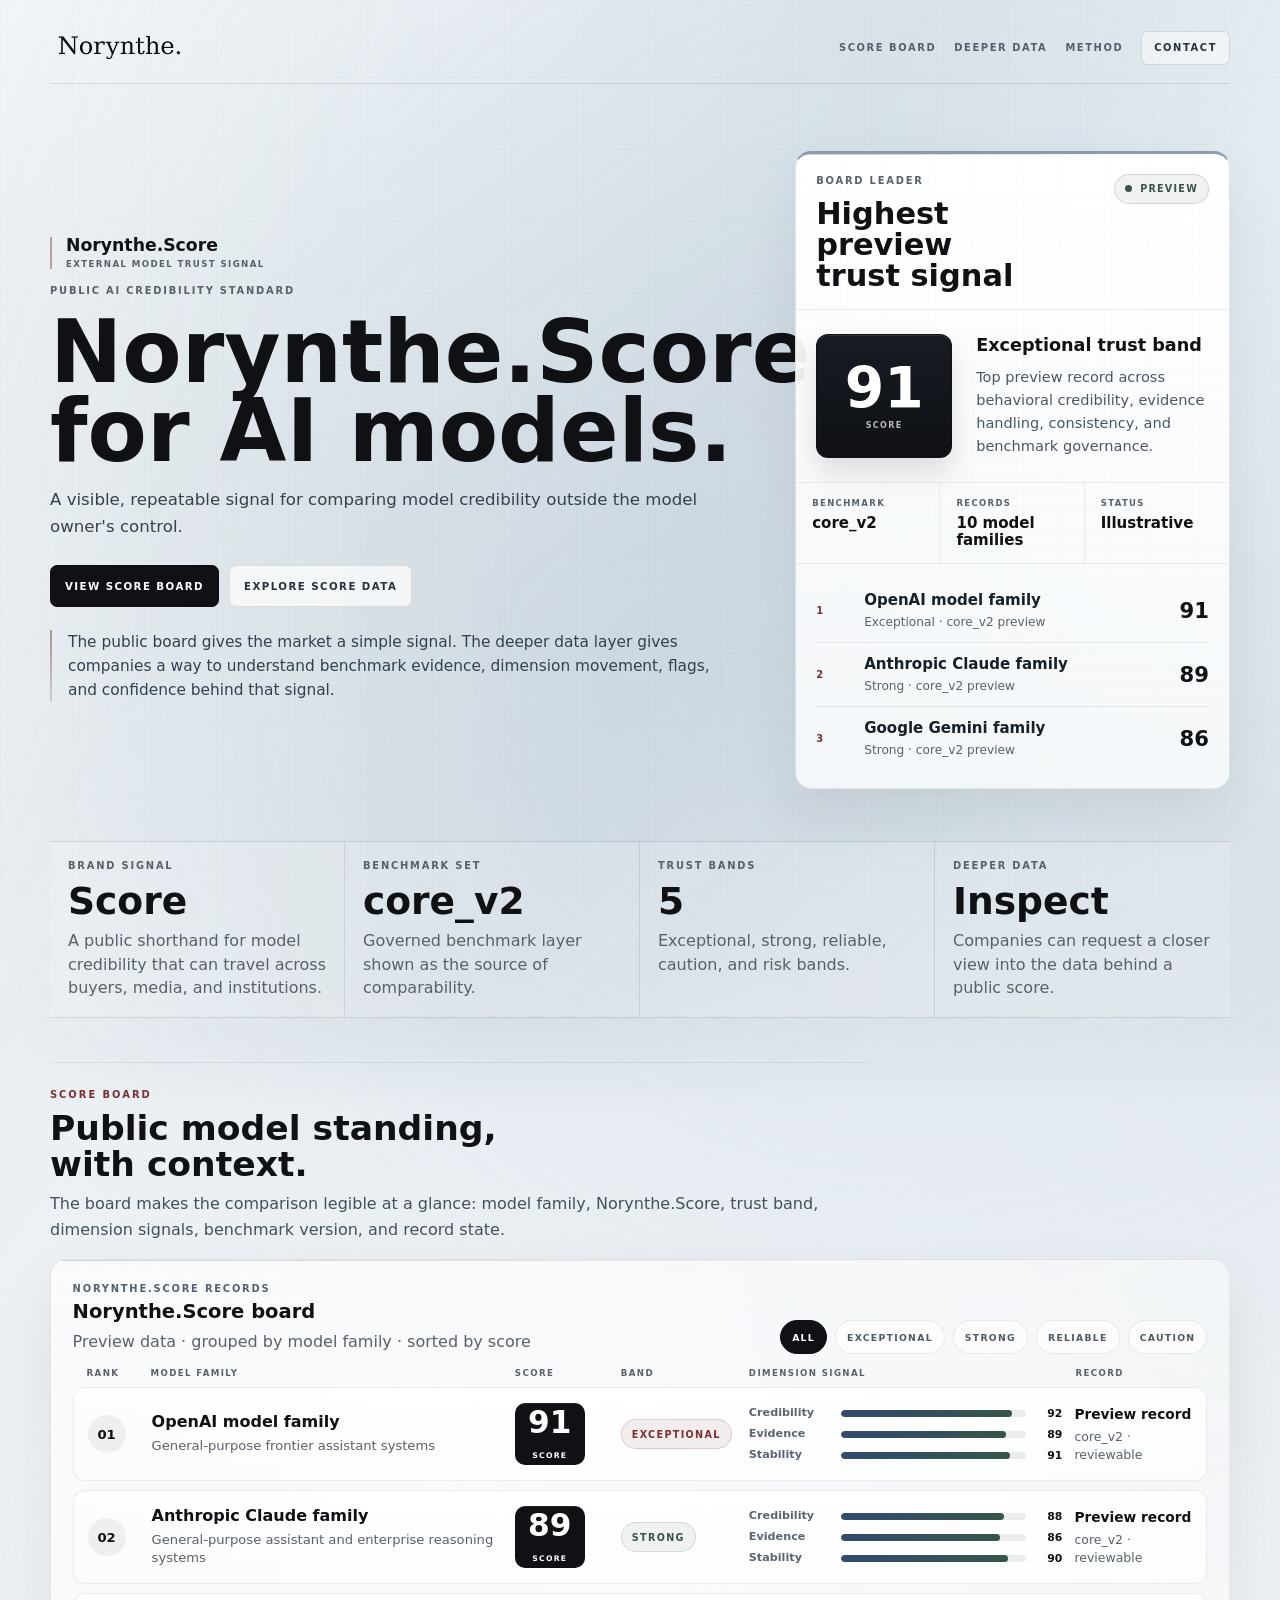
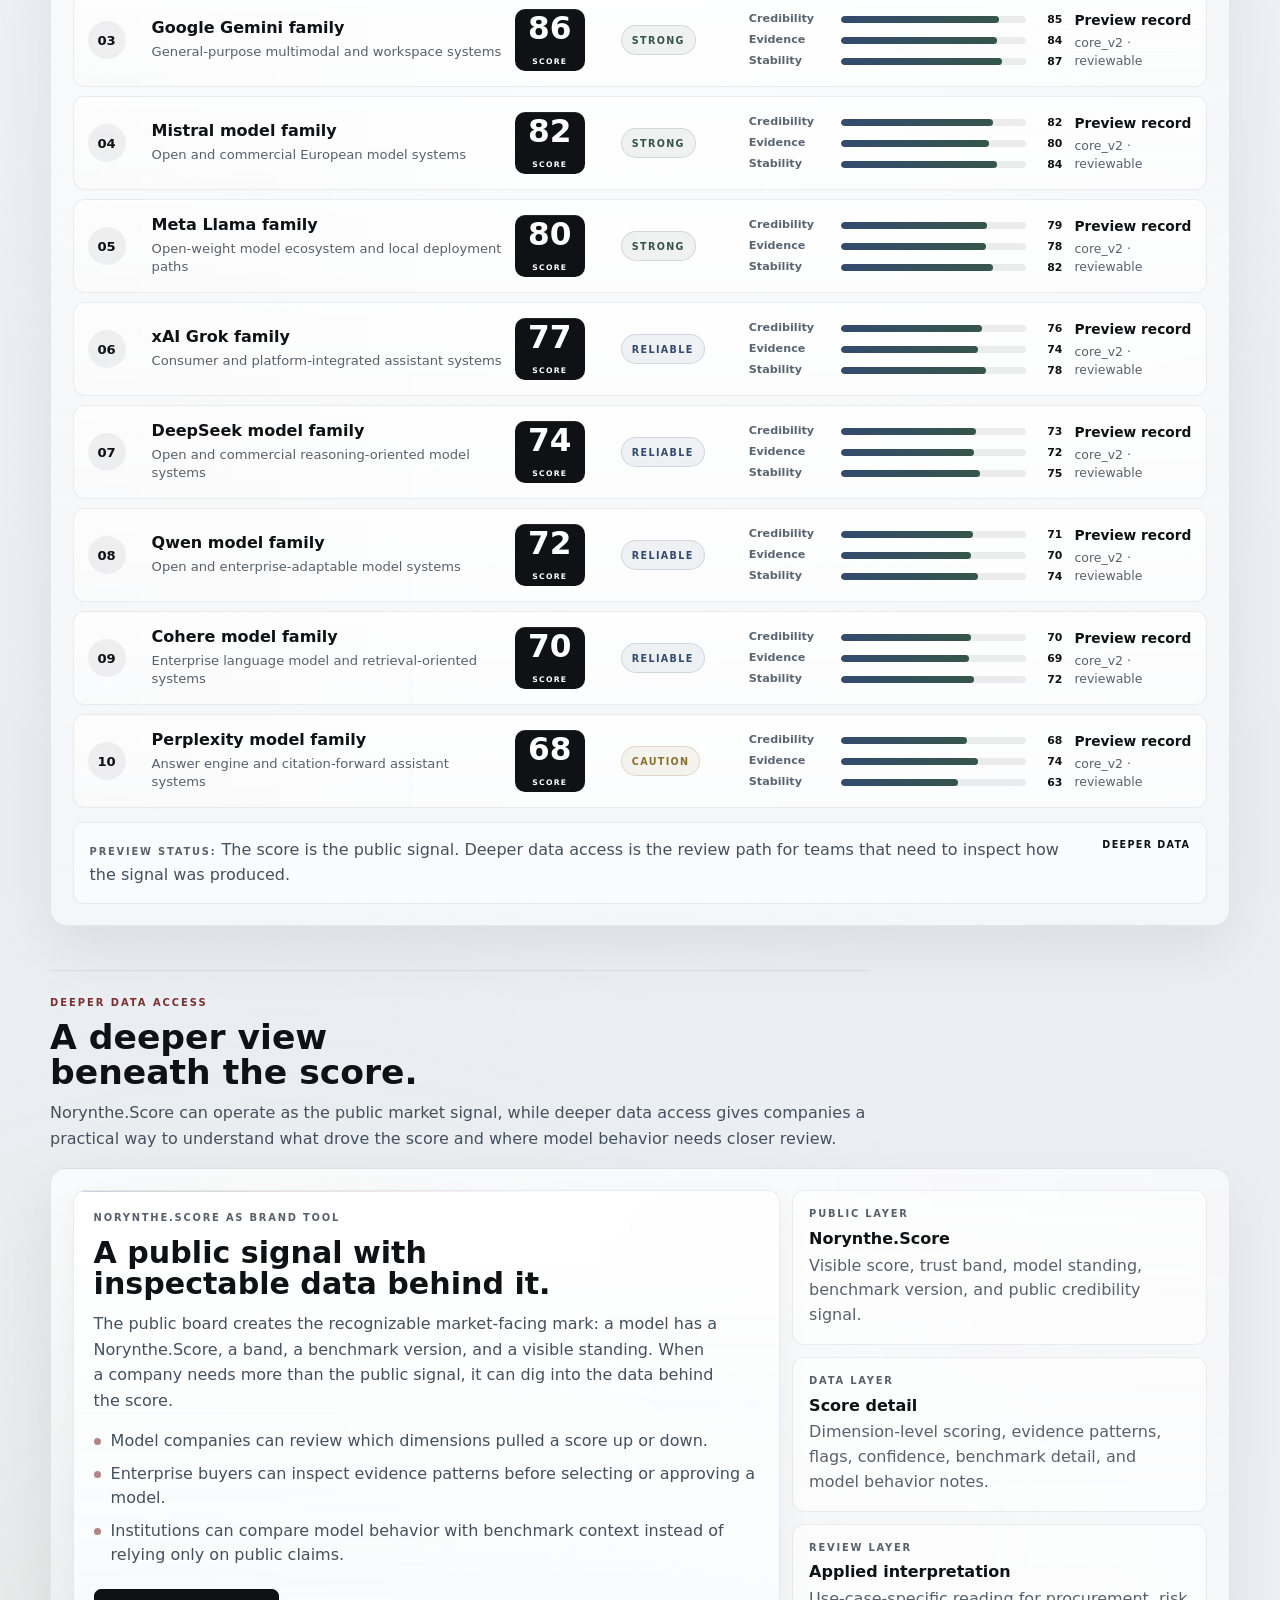
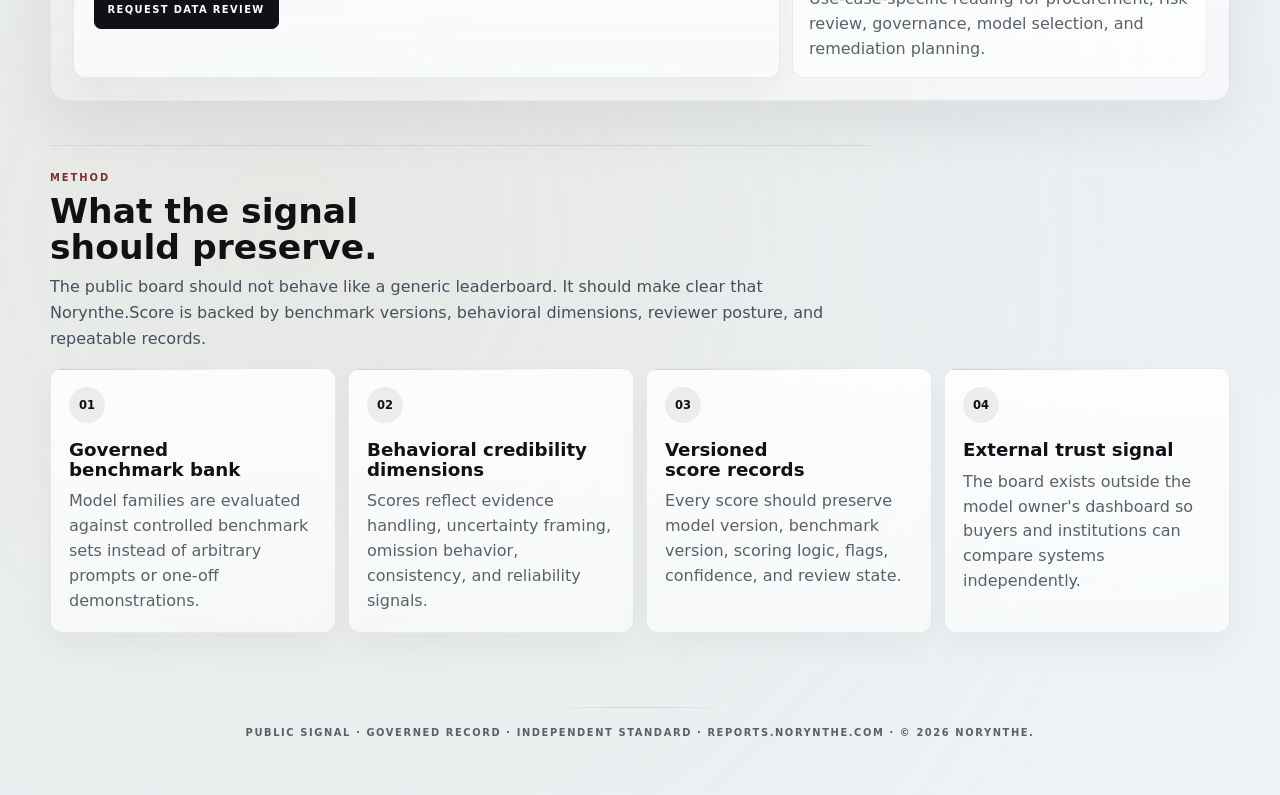
==== commit 31273ea7: "Update index.html" ====
--- a/index.html
+++ b/index.html
@@ -516,37 +516,37 @@
 
     .top-three {
       display: grid;
-      gap: 11px;
-      padding: 17px 16px 18px;
+      gap: 0;
+      padding: 15px 20px 17px;
     }
 
     .top-rank {
       display: grid;
-      grid-template-columns: auto 1fr auto;
-      gap: 13px;
+      grid-template-columns: 32px 1fr auto;
+      gap: 16px;
       align-items: center;
-      padding: 13px 12px;
-      border: 1px solid rgba(15, 17, 21, 0.07);
-      border-radius: 10px;
-      background: rgba(255, 255, 255, 0.58);
+      padding: 12px 0;
+      border-bottom: 1px solid rgba(15, 17, 21, 0.08);
+      background: transparent;
+    }
+
+    .top-rank:last-child {
+      border-bottom: 0;
     }
 
     .rank-dot {
-      display: grid;
-      place-items: center;
-      width: 32px;
-      height: 32px;
-      border-radius: 999px;
-      background: rgba(15, 17, 21, 0.06);
-      color: var(--ink);
-      font-size: 0.72rem;
+      color: var(--signal);
+      font-size: 0.62rem;
       font-weight: 820;
+      letter-spacing: 0.12em;
+      line-height: 1;
     }
 
     .top-rank strong {
       display: block;
-      font-size: 0.95rem;
-      line-height: 1.18;
+      color: #172029;
+      font-size: 0.94rem;
+      line-height: 1.24;
     }
 
     .top-rank span {
@@ -559,7 +559,7 @@
 
     .top-score {
       color: var(--ink);
-      font-size: 1.45rem;
+      font-size: 1.32rem;
       font-weight: 780;
       line-height: 1;
     }
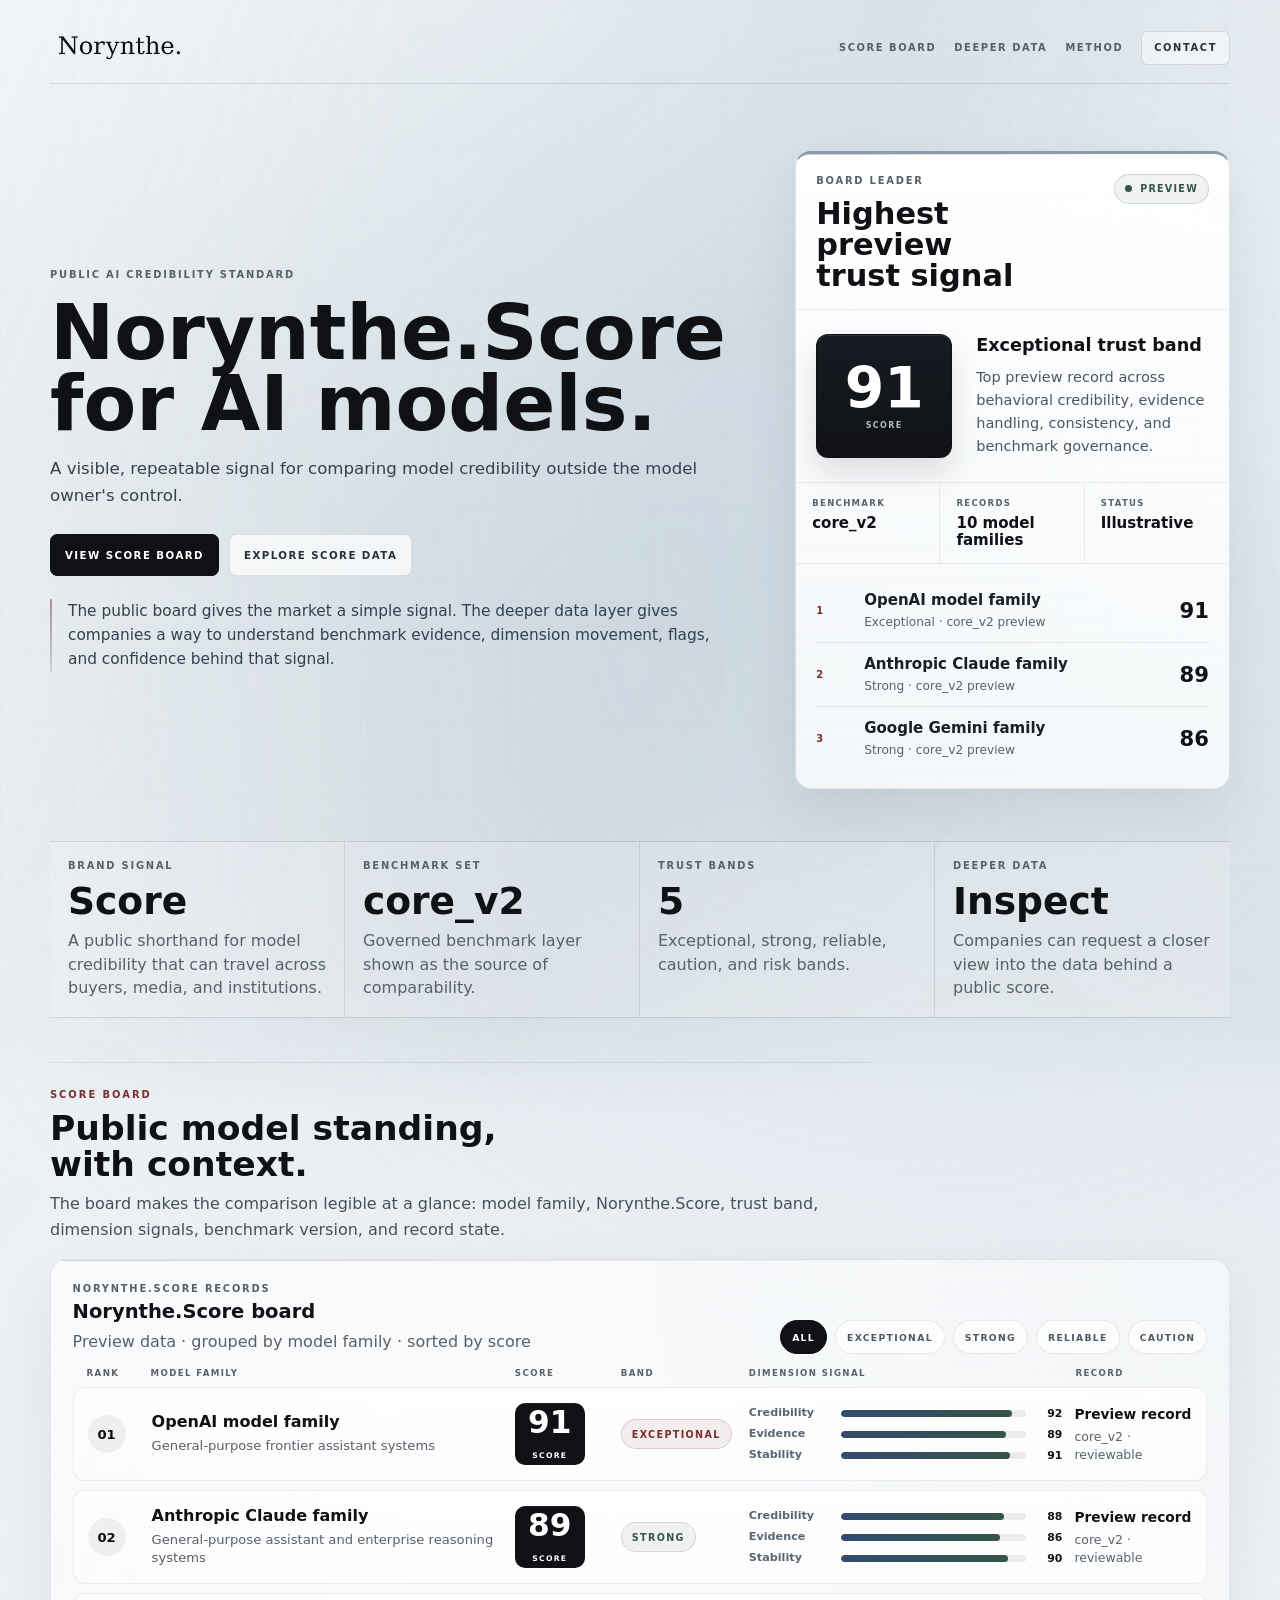
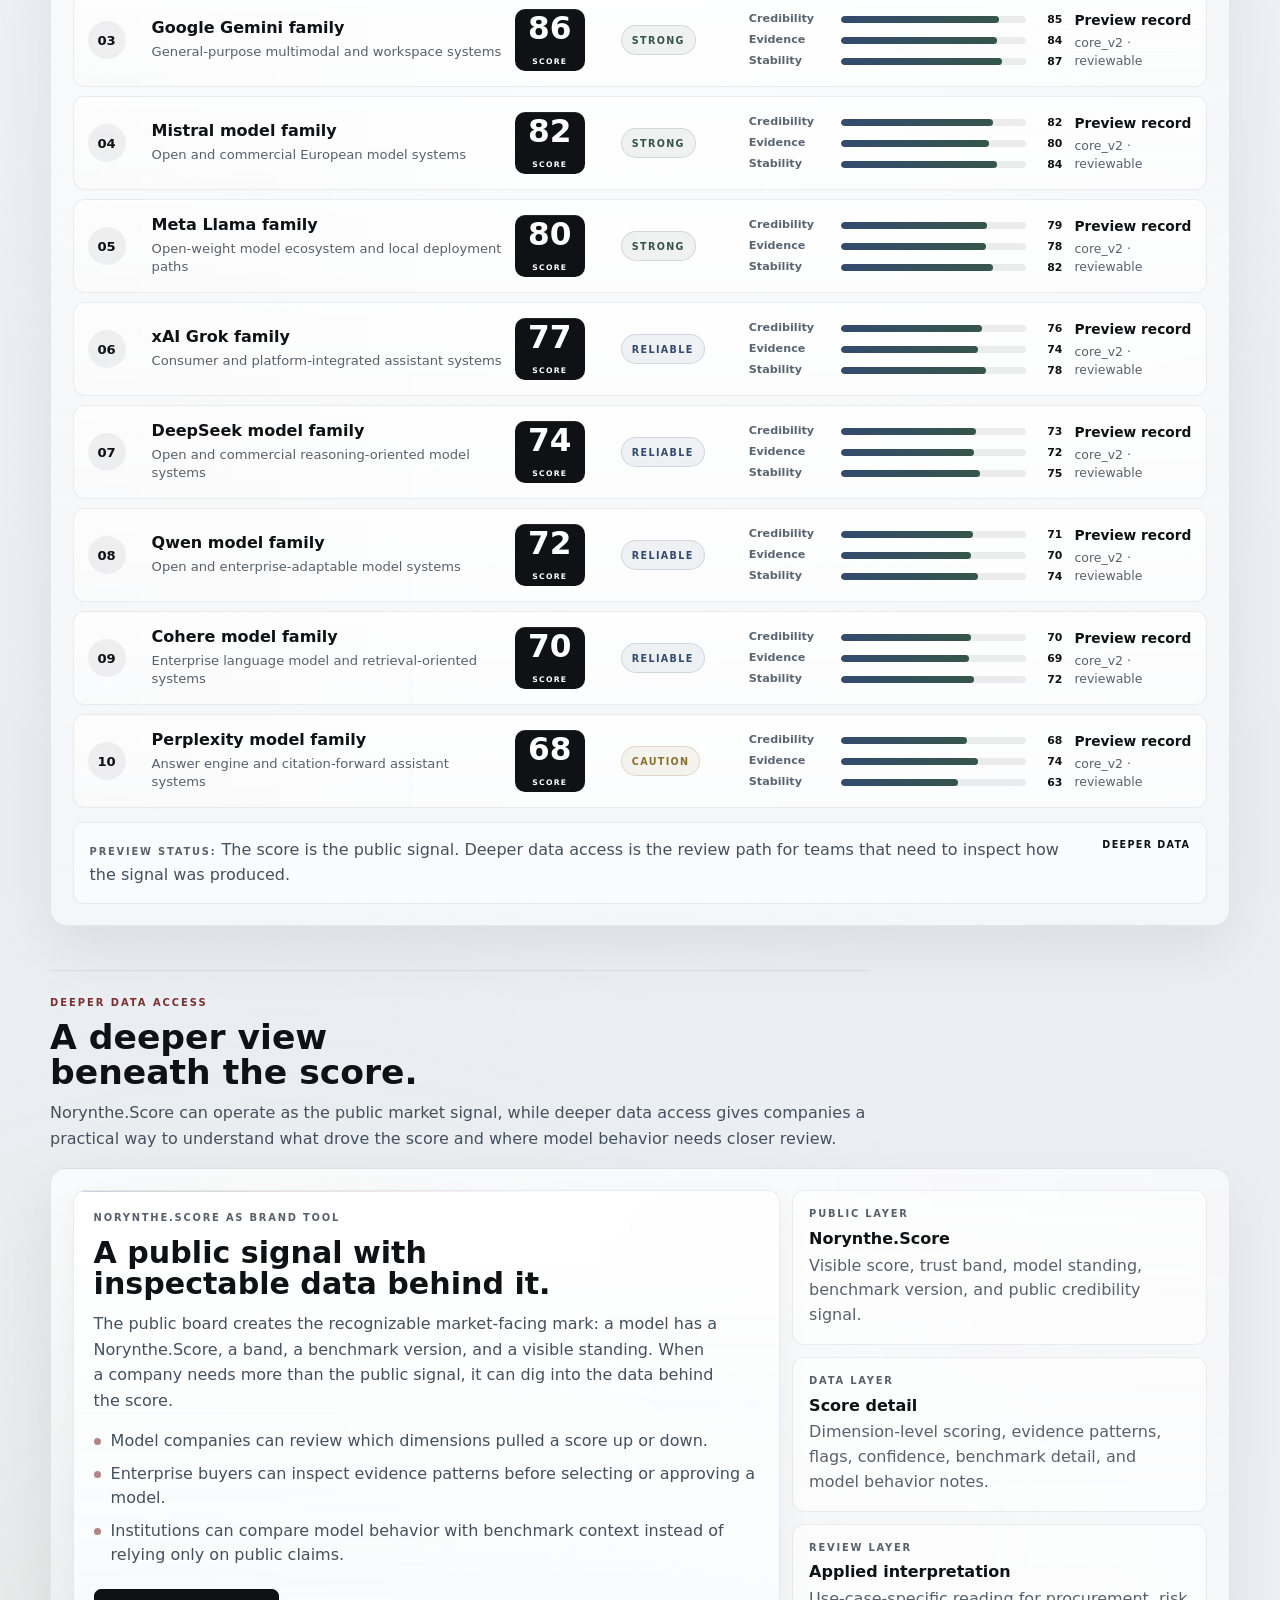
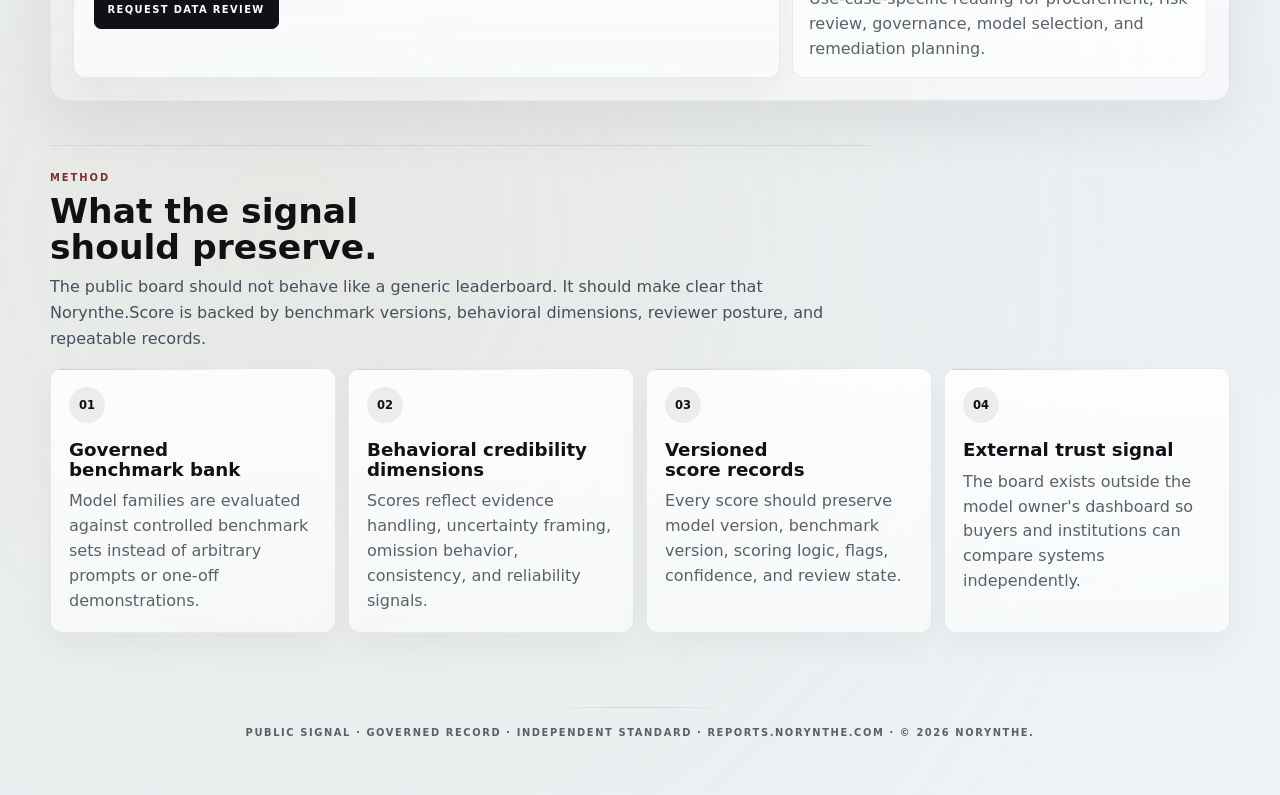
==== commit 67ea22b7: "Update index.html" ====
--- a/index.html
+++ b/index.html
@@ -13,8 +13,10 @@
     property="og:description"
     content="A public AI model trust signal backed by independent evaluation records, trust bands, benchmark evidence, and deeper assessment data."
   >
+  <meta property="og:url" content="https://reports.norynthe.com/">
   <meta property="og:type" content="website">
   <meta property="og:site_name" content="Norynthe.">
+  <link rel="canonical" href="https://reports.norynthe.com/">
   <link rel="icon" type="image/png" href="/favicon.png">
   <link rel="apple-touch-icon" href="/favicon.png">
   <style>
@@ -214,41 +216,25 @@
       max-width: 760px;
     }
 
-    .score-brand-mark {
-      display: inline-grid;
-      width: max-content;
-      max-width: 100%;
-      gap: 4px;
-      padding: 0 0 0 14px;
-      border-left: 2px solid rgba(122, 48, 48, 0.42);
-    }
-
-    .score-brand-mark span {
-      color: var(--ink);
-      font-size: 1.08rem;
-      font-weight: 780;
-      line-height: 1;
-      letter-spacing: 0;
-    }
-
-    .score-brand-mark em {
-      color: var(--muted);
-      font-size: 0.54rem;
-      font-style: normal;
-      font-weight: 800;
-      letter-spacing: 0.16em;
-      line-height: 1.2;
-      text-transform: uppercase;
-    }
-
     h1 {
       margin: 0;
-      max-width: 11.4ch;
+      max-width: 12.5ch;
       font-size: clamp(3.32rem, 6.75vw, 6.05rem);
       font-weight: 760;
       letter-spacing: 0;
       line-height: 0.91;
       text-wrap: balance;
+      overflow-wrap: normal;
+      word-break: normal;
+    }
+
+    .hero-copy h1 {
+      font-size: clamp(3.15rem, 6vw, 5.45rem) !important;
+      line-height: 0.93 !important;
+    }
+
+    .no-break {
+      white-space: nowrap;
     }
 
     .hero-copy p {
@@ -1198,6 +1184,10 @@
         font-size: clamp(2.85rem, 14vw, 4.45rem);
       }
 
+      .hero-copy h1 {
+        max-width: 8.6ch;
+      }
+
       .hero-copy p {
         font-size: 0.98rem;
       }
@@ -1281,8 +1271,9 @@
       }
     }
   </style>
+  <link rel="stylesheet" href="norynthe-design-language.css">
 </head>
-<body>
+<body class="score-dashboard-page">
   <main class="page">
     <div class="container">
       <header class="topline" aria-label="Norynthe.Score Board header">
@@ -1305,12 +1296,8 @@
 
       <section class="hero" aria-labelledby="score-board-title">
         <div class="hero-copy">
-          <div class="score-brand-mark">
-            <span>Norynthe.Score</span>
-            <em>External model trust signal</em>
-          </div>
           <div class="eyebrow">Public AI credibility standard</div>
-          <h1 id="score-board-title">Norynthe.Score for AI models.</h1>
+          <h1 id="score-board-title"><span class="no-break">Norynthe.Score</span> for AI models.</h1>
           <p>
             A visible, repeatable signal for comparing model credibility outside the model owner's control.
           </p>
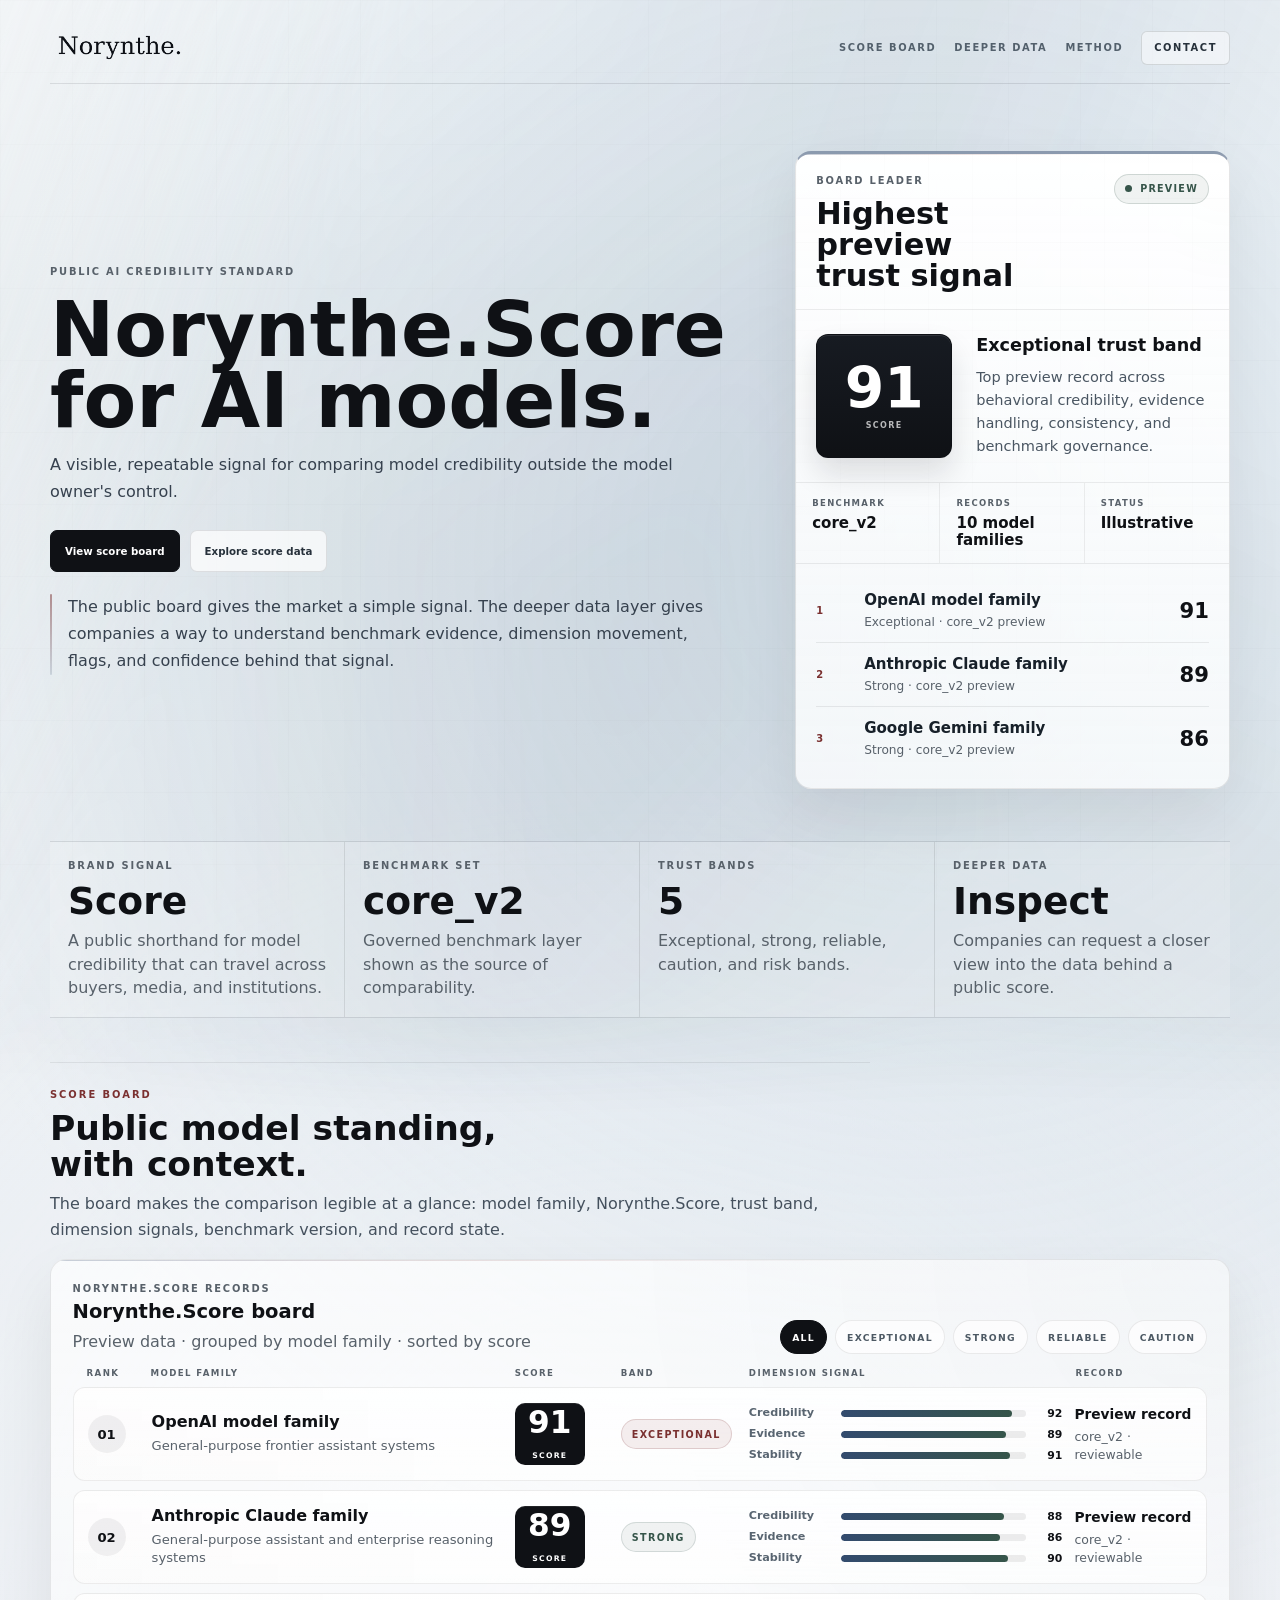
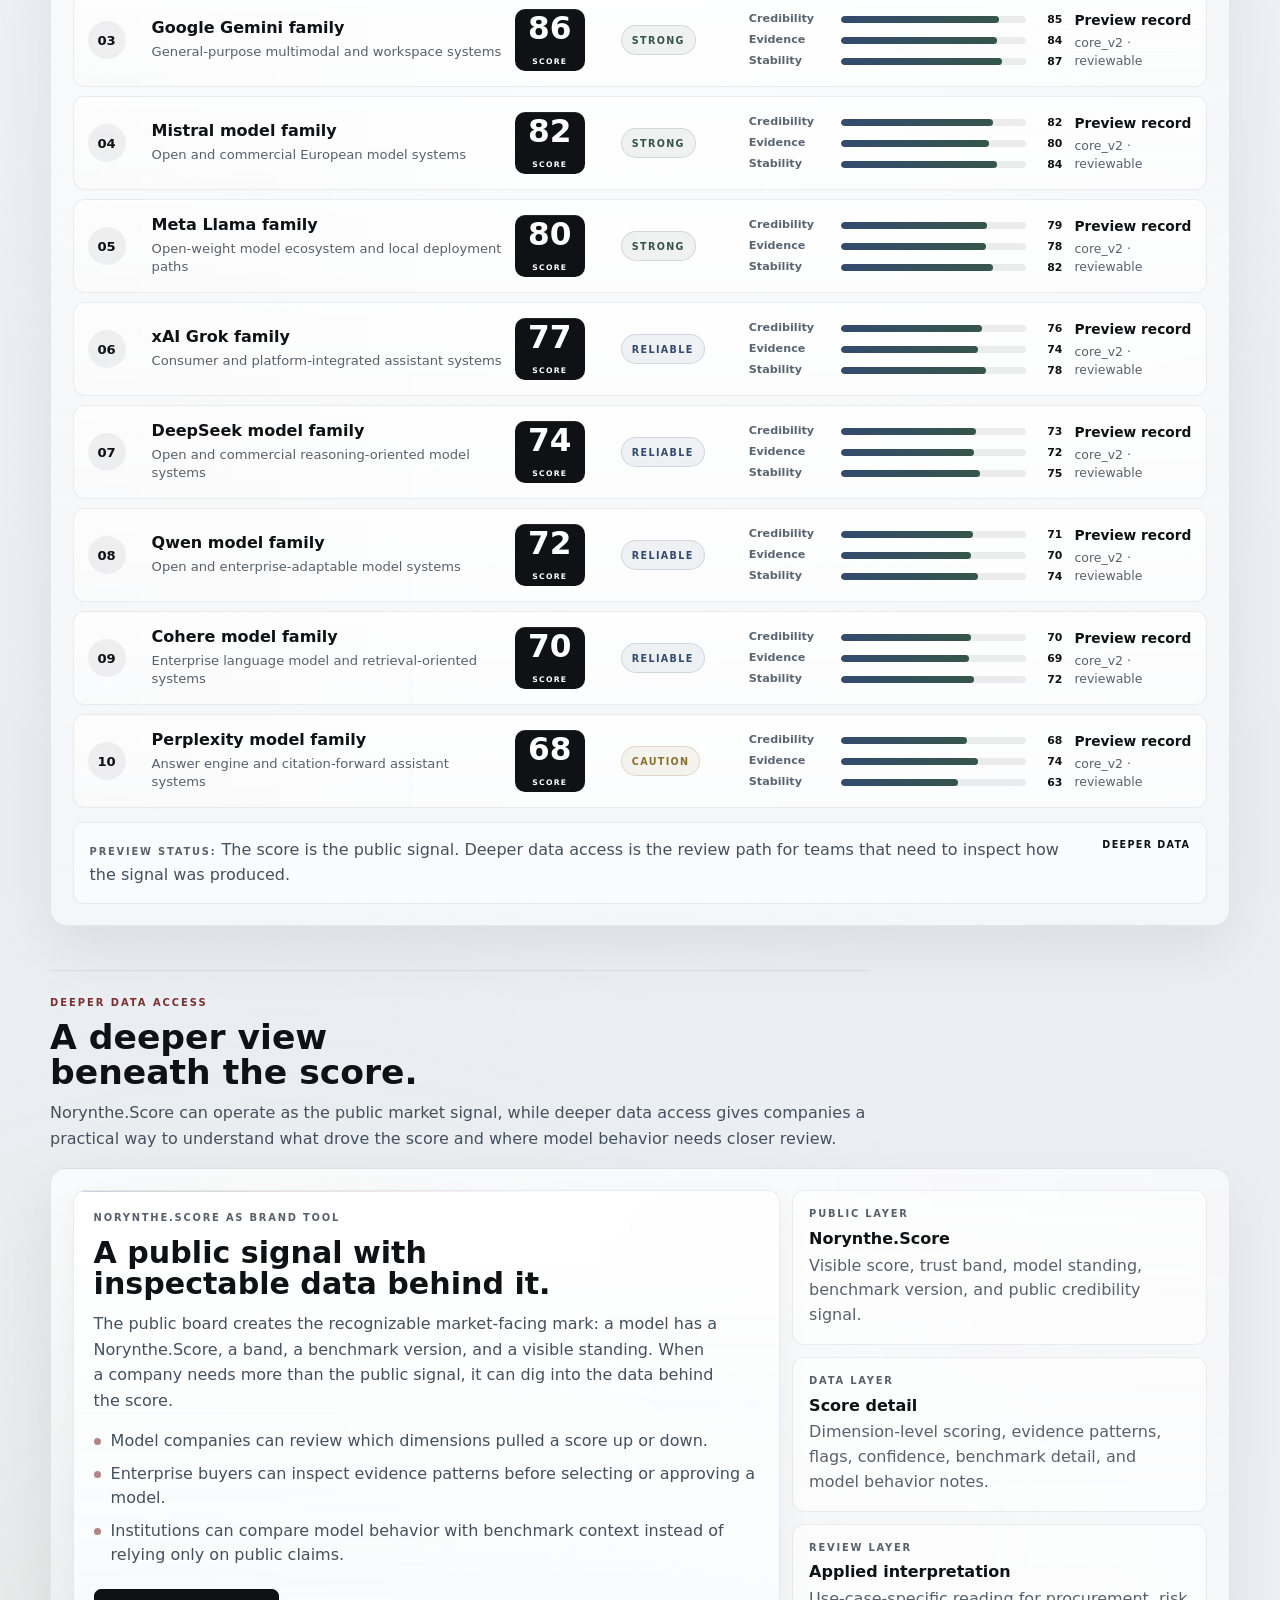
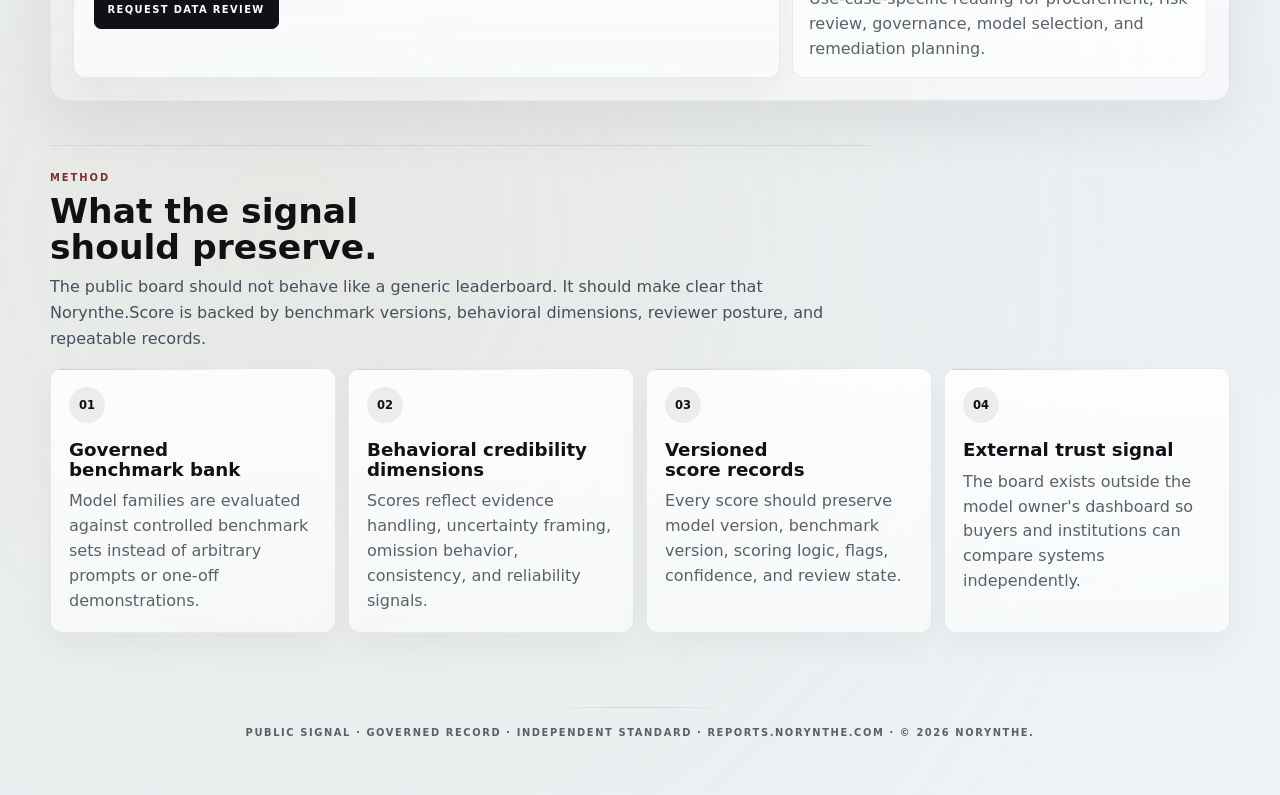
==== commit 1fa09b8b: "Update index.html" ====
--- a/index.html
+++ b/index.html
@@ -1272,6 +1272,9 @@
     }
   </style>
   <link rel="stylesheet" href="norynthe-design-language.css">
+  <script>document.documentElement.classList.add("nt-transition-enabled");</script>
+  <link rel="stylesheet" href="norynthe-page-transitions.css">
+  <script src="norynthe-page-transitions.js" defer></script>
 </head>
 <body class="score-dashboard-page">
   <main class="page">
--- a/norynthe-design-language.css
+++ b/norynthe-design-language.css
@@ -0,0 +1,147 @@
+/*
+  Shared Norynthe web alignment layer.
+  Keep this file loaded after page-local styles so hero typography and primary
+  controls stay consistent across the public, investor, and report surfaces.
+*/
+
+:root {
+  --nt-font-sans: Inter, ui-sans-serif, system-ui, -apple-system, BlinkMacSystemFont, "Segoe UI", sans-serif;
+  --nt-ink: #0f1115;
+  --nt-body: #36414e;
+  --nt-muted: #596571;
+  --nt-hero-size: clamp(3.32rem, 6.75vw, 6.05rem);
+  --nt-hero-mobile-size: clamp(2.55rem, 10.8vw, 3.25rem);
+  --nt-hero-weight: 760;
+  --nt-hero-line-height: 0.91;
+  --nt-report-title-size: clamp(2.5rem, 4.2vw, 3.78rem);
+  --nt-report-title-mobile-size: clamp(2.2rem, 10vw, 3.42rem);
+  --nt-control-radius: 7px;
+}
+
+body {
+  font-family: var(--nt-font-sans);
+}
+
+.hero h1,
+.hero-copy h1,
+main.hero h1,
+section.hero h1,
+body.enterprise-use-cases-page .hero-heading,
+.hero-heading,
+.demo-intro h1 {
+  max-width: 11.8ch;
+  color: var(--nt-ink);
+  font-family: var(--nt-font-sans);
+  font-size: var(--nt-hero-size) !important;
+  font-weight: var(--nt-hero-weight) !important;
+  letter-spacing: 0 !important;
+  line-height: var(--nt-hero-line-height) !important;
+  text-transform: none !important;
+  text-wrap: balance;
+  overflow-wrap: anywhere;
+}
+
+.report-header h1,
+.headline h1 {
+  max-width: 13ch;
+  color: var(--nt-ink);
+  font-family: var(--nt-font-sans);
+  font-size: var(--nt-report-title-size) !important;
+  font-weight: var(--nt-hero-weight) !important;
+  letter-spacing: 0 !important;
+  line-height: 0.98 !important;
+  text-wrap: balance;
+}
+
+.hero-copy p,
+.hero .lede {
+  max-width: 48rem;
+  color: var(--nt-body);
+  font-size: clamp(1rem, 1.15vw, 1.08rem);
+  line-height: 1.68;
+}
+
+body.market-position-page .hero h1 {
+  max-width: 12.2ch;
+  color: #f4f8fb !important;
+  font-size: clamp(3rem, 5.8vw, 5.8rem) !important;
+  line-height: 0.92 !important;
+}
+
+body.market-position-page .hero .lede {
+  color: rgba(238, 243, 246, 0.68);
+}
+
+body.score-dashboard-page .hero-copy h1 {
+  max-width: 12.5ch;
+  font-size: clamp(3.15rem, 6vw, 5.45rem) !important;
+  line-height: 0.93 !important;
+  overflow-wrap: normal;
+  word-break: normal;
+}
+
+body.score-dashboard-page .hero-copy h1 .no-break {
+  white-space: nowrap;
+}
+
+.hero-actions a,
+.hero-actions .button,
+.hero-cta {
+  border-radius: var(--nt-control-radius);
+  font-weight: var(--nt-hero-weight);
+  letter-spacing: 0;
+  text-transform: none;
+}
+
+@media (max-width: 760px) {
+  .hero h1,
+  .hero-copy h1,
+  main.hero h1,
+  section.hero h1,
+  body.enterprise-use-cases-page .hero-heading,
+  .hero-heading,
+  .demo-intro h1 {
+    max-width: 11.5ch;
+    font-size: var(--nt-hero-mobile-size) !important;
+    line-height: 0.92 !important;
+  }
+
+  .report-header h1,
+  .headline h1 {
+    max-width: 13ch;
+    font-size: var(--nt-report-title-mobile-size) !important;
+    line-height: 1 !important;
+  }
+
+  body.score-dashboard-page .hero-copy h1 {
+    max-width: 8.9ch;
+    font-size: clamp(2.75rem, 11.8vw, 3rem) !important;
+    line-height: 0.95 !important;
+  }
+
+  .grid,
+  .demo-frame .console-view,
+  .console-view,
+  .page-hero,
+  .console-status-strip,
+  .section-shell {
+    min-width: 0 !important;
+    max-width: 100% !important;
+  }
+
+  .grid {
+    grid-template-columns: minmax(0, 1fr) !important;
+  }
+
+  .panel,
+  .dimension-card,
+  .console-view.active,
+  .page-hero,
+  .console-status-strip,
+  .console-status-tile,
+  .section-shell {
+    width: 100% !important;
+    min-width: 0 !important;
+    max-width: 100% !important;
+  }
+}
--- a/norynthe-page-transitions.css
+++ b/norynthe-page-transitions.css
@@ -0,0 +1,22 @@
+html.nt-transition-enabled body {
+  opacity: 0;
+  transition: opacity 220ms ease;
+}
+
+html.nt-transition-enabled.nt-transition-ready body {
+  opacity: 1;
+}
+
+html.nt-transition-enabled.nt-transition-exiting body {
+  opacity: 0;
+  pointer-events: none;
+}
+
+@media (prefers-reduced-motion: reduce) {
+  html.nt-transition-enabled body,
+  html.nt-transition-enabled.nt-transition-ready body,
+  html.nt-transition-enabled.nt-transition-exiting body {
+    opacity: 1;
+    transition: none;
+  }
+}
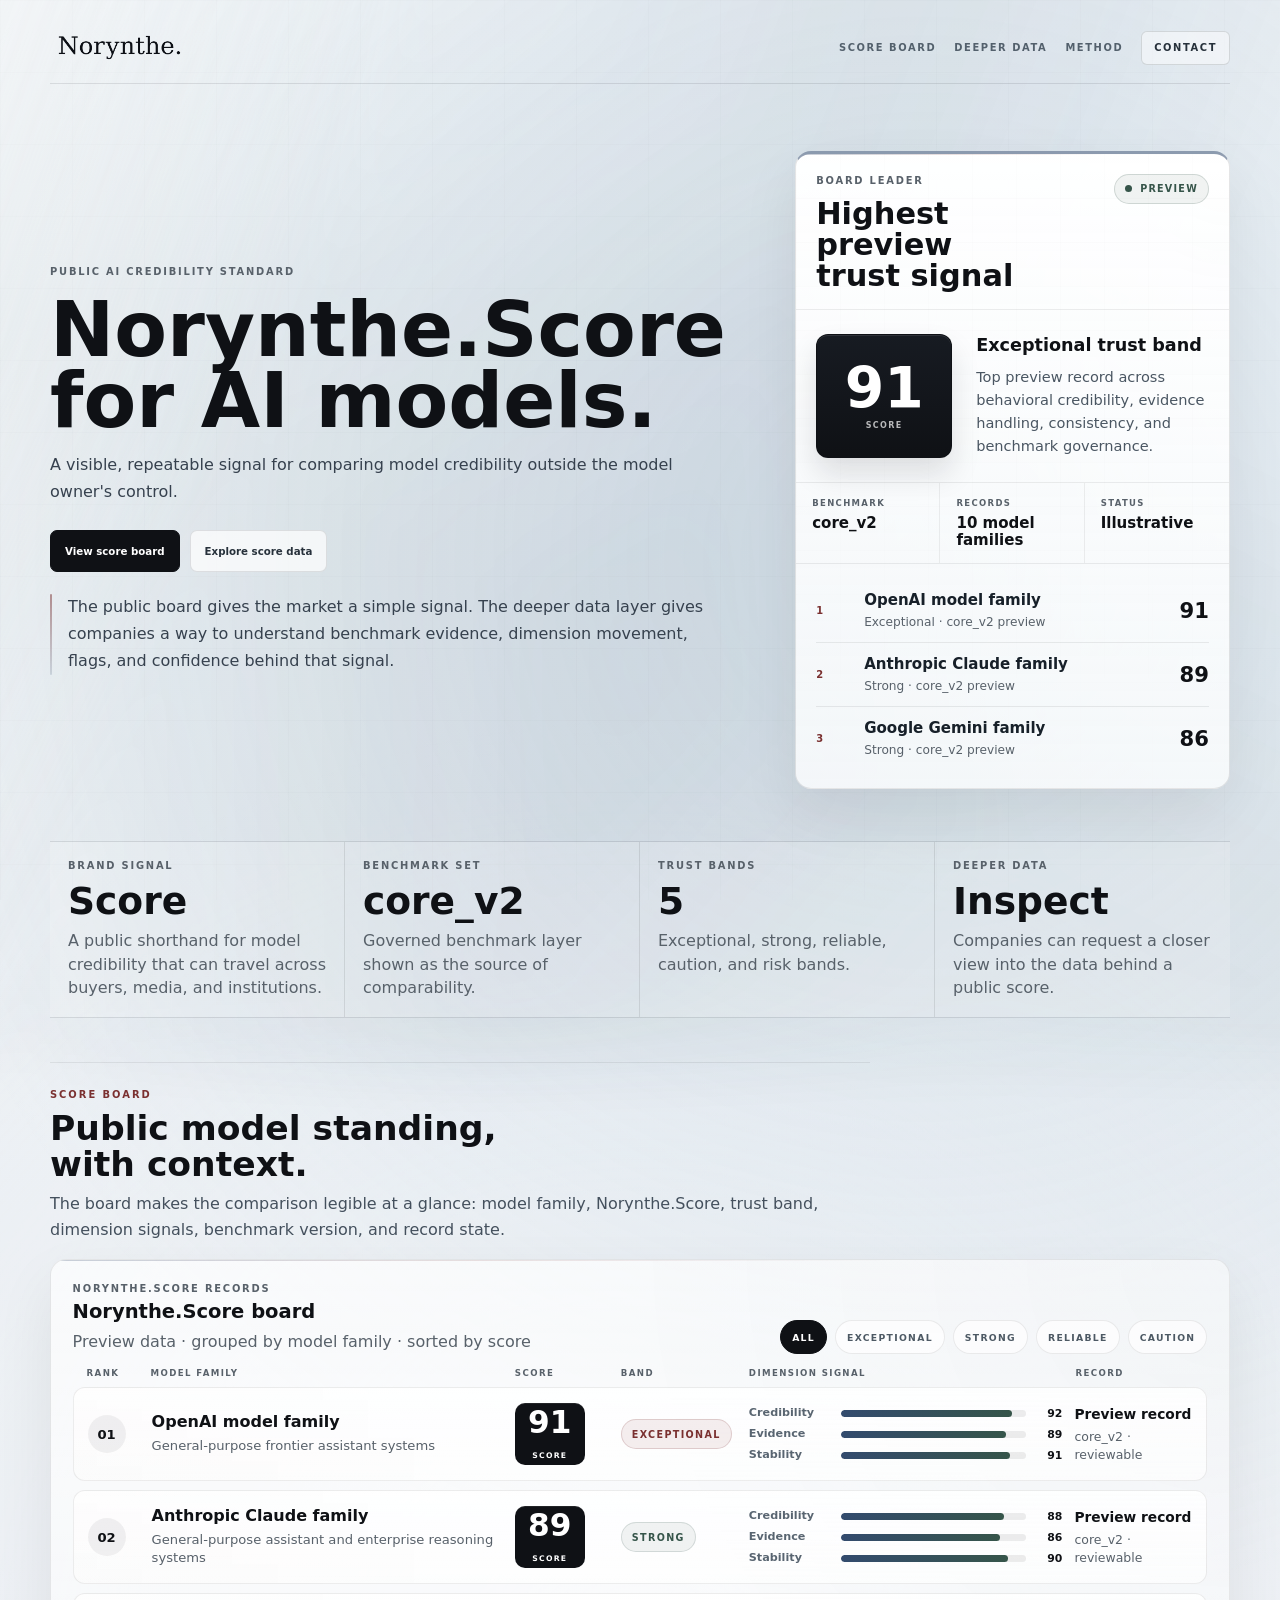
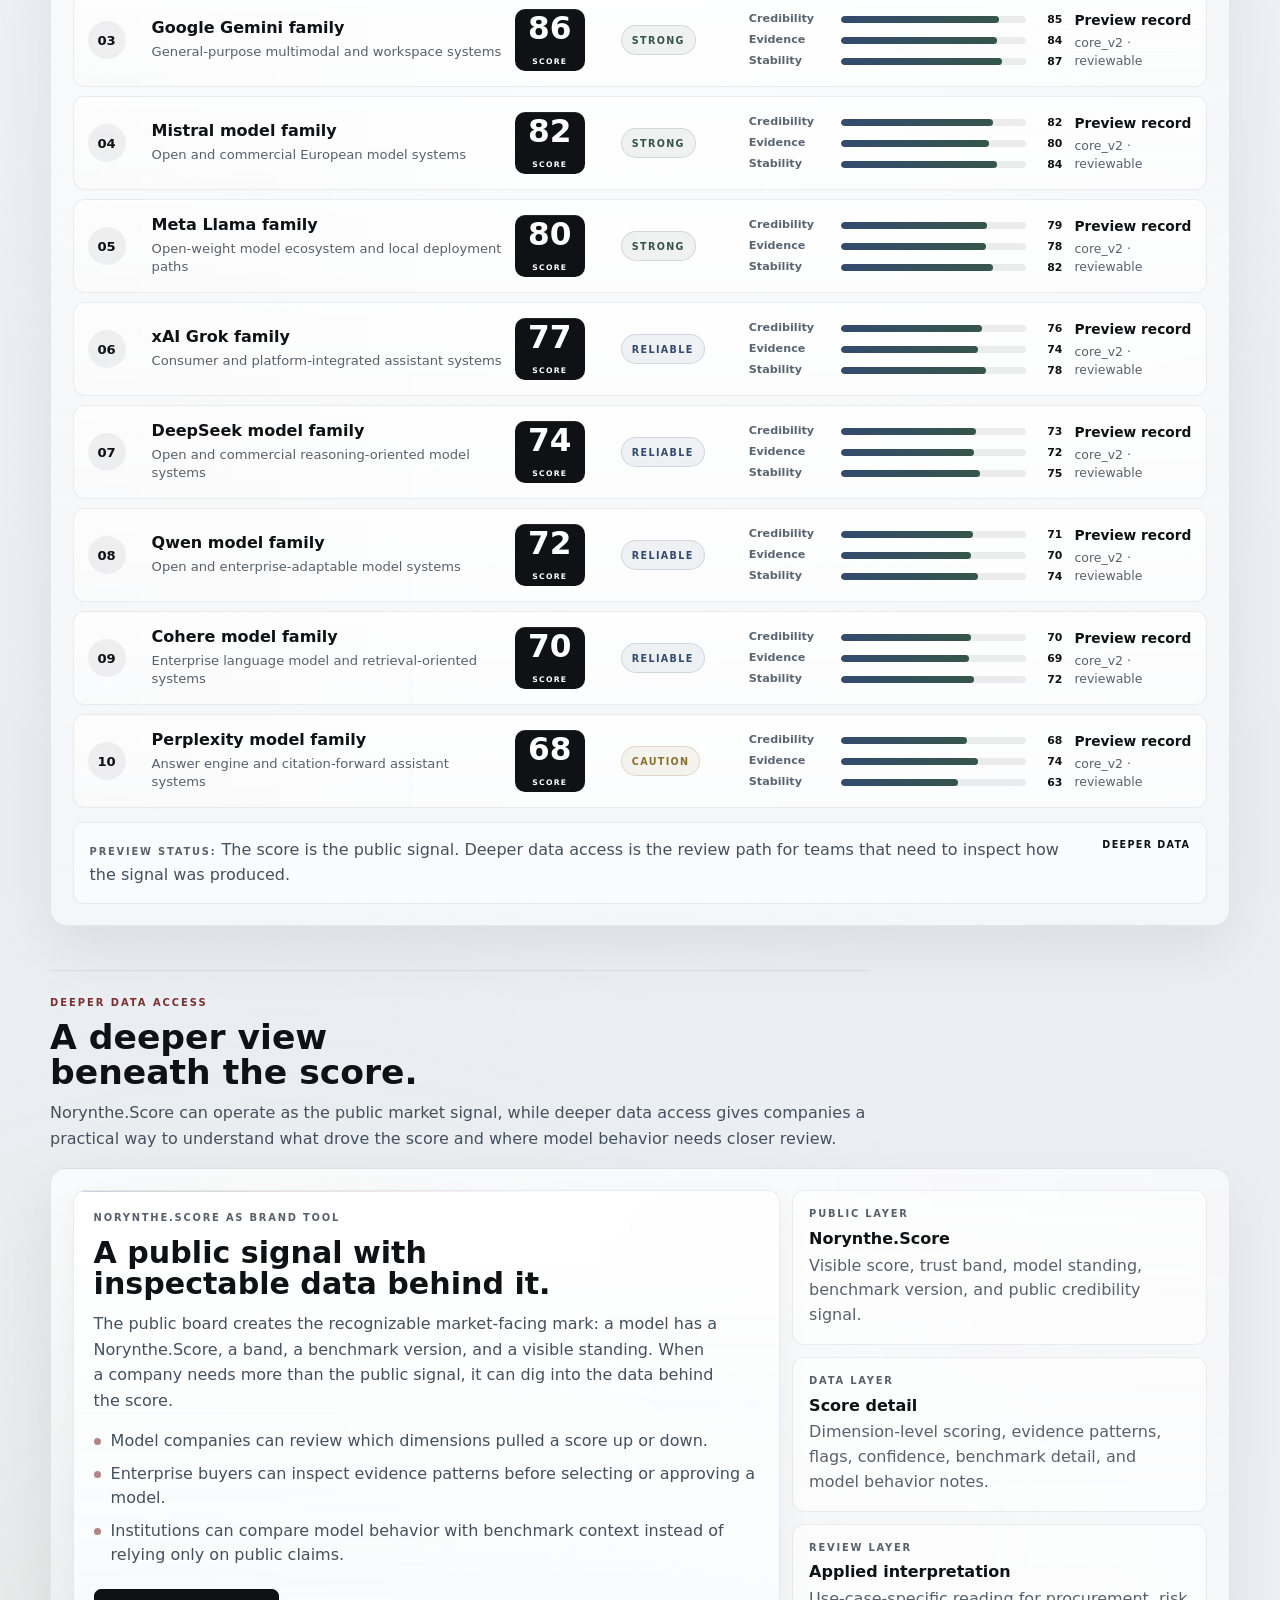
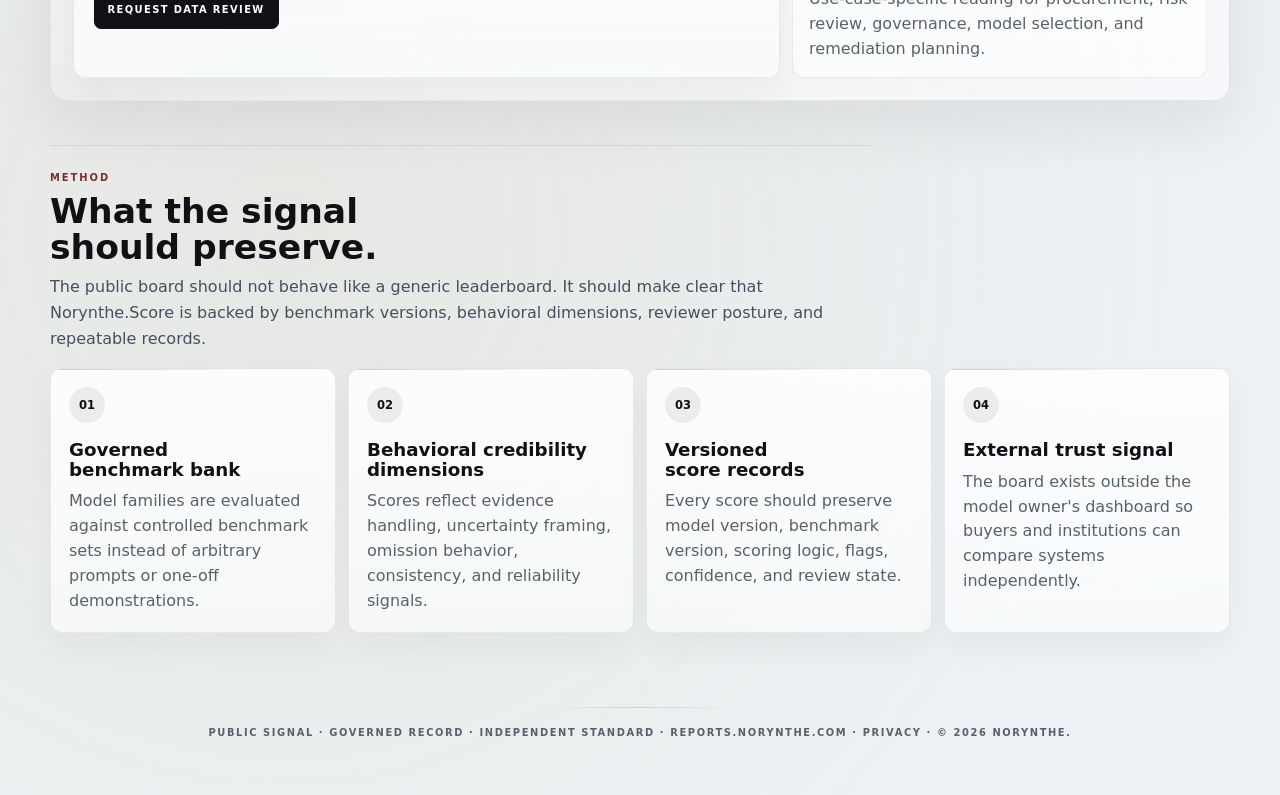
==== commit 023c62c1: "Update index.html" ====
--- a/index.html
+++ b/index.html
@@ -8,6 +8,8 @@
     name="description"
     content="Norynthe.Score is a public AI model trust signal backed by independent evaluation records, trust bands, benchmark evidence, and deeper assessment data access."
   >
+  <meta name="robots" content="index, follow, max-image-preview:large">
+  <meta name="theme-color" content="#E9EDF2">
   <meta property="og:title" content="Norynthe.Score">
   <meta
     property="og:description"
@@ -16,9 +18,32 @@
   <meta property="og:url" content="https://reports.norynthe.com/">
   <meta property="og:type" content="website">
   <meta property="og:site_name" content="Norynthe.">
+  <meta property="og:image" content="https://www.norynthe.com/norynthe-social-card.png">
+  <meta property="og:image:secure_url" content="https://www.norynthe.com/norynthe-social-card.png">
+  <meta property="og:image:width" content="1200">
+  <meta property="og:image:height" content="630">
+  <meta property="og:image:alt" content="Norynthe.Score public AI model trust signal">
+  <meta name="twitter:card" content="summary_large_image">
+  <meta name="twitter:title" content="Norynthe.Score | Public AI Model Trust Signal">
+  <meta
+    name="twitter:description"
+    content="A public AI model trust signal backed by independent evaluation records, trust bands, benchmark evidence, and deeper assessment data."
+  >
+  <meta name="twitter:image" content="https://www.norynthe.com/norynthe-social-card.png">
+  <meta name="twitter:image:alt" content="Norynthe.Score public AI model trust signal">
   <link rel="canonical" href="https://reports.norynthe.com/">
   <link rel="icon" type="image/png" href="/favicon.png">
   <link rel="apple-touch-icon" href="/favicon.png">
+  <script async src="https://www.googletagmanager.com/gtag/js?id=G-570981B382"></script>
+  <script>
+    window.dataLayer = window.dataLayer || [];
+    function gtag(){dataLayer.push(arguments);}
+    gtag("js", new Date());
+    gtag("config", "G-570981B382", {
+      page_title: document.title,
+      page_path: window.location.pathname + window.location.search + window.location.hash
+    });
+  </script>
   <style>
     :root {
       --mist: #e9edf2;
@@ -1537,7 +1562,7 @@
       </section>
 
       <footer class="footer">
-        Public signal · Governed record · Independent standard · reports.norynthe.com · © 2026 Norynthe.
+        Public signal · Governed record · Independent standard · reports.norynthe.com · <a href="https://www.norynthe.com/privacy.html">Privacy</a> · © 2026 Norynthe.
       </footer>
     </div>
   </main>
